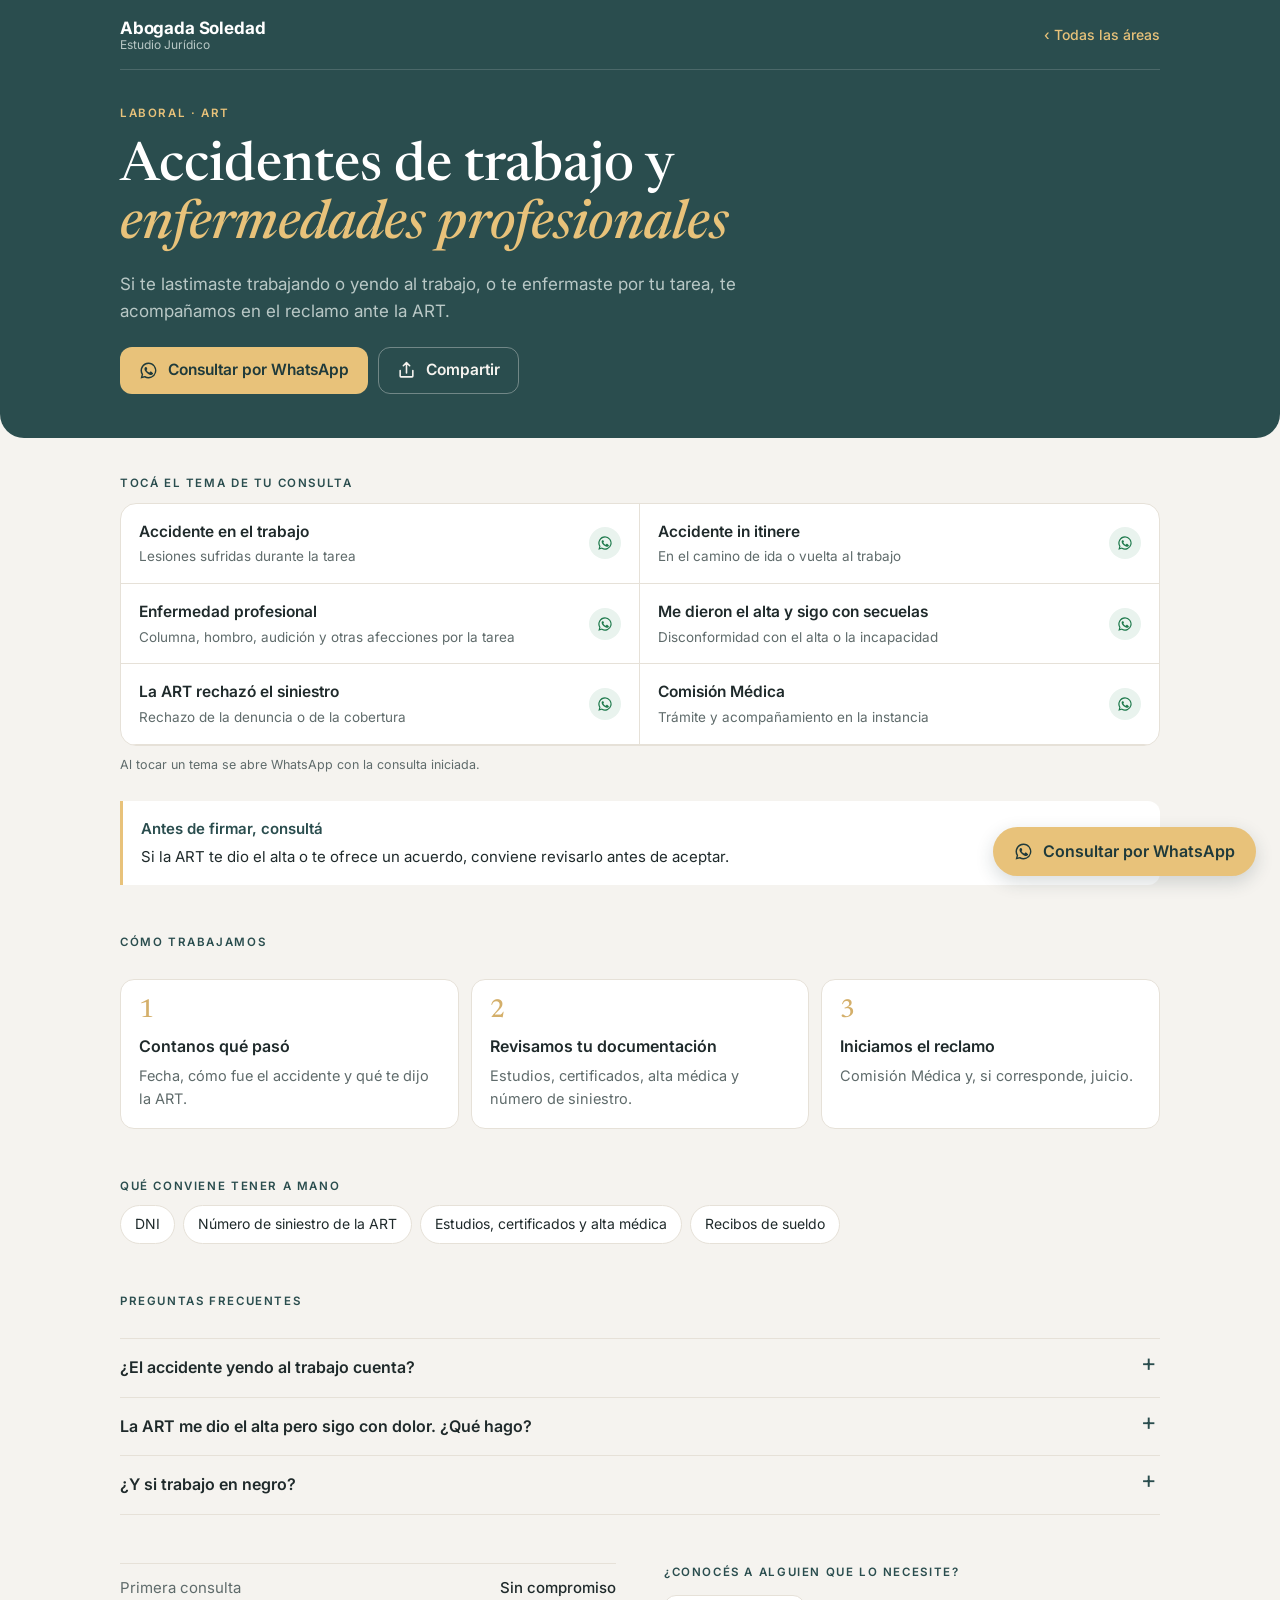
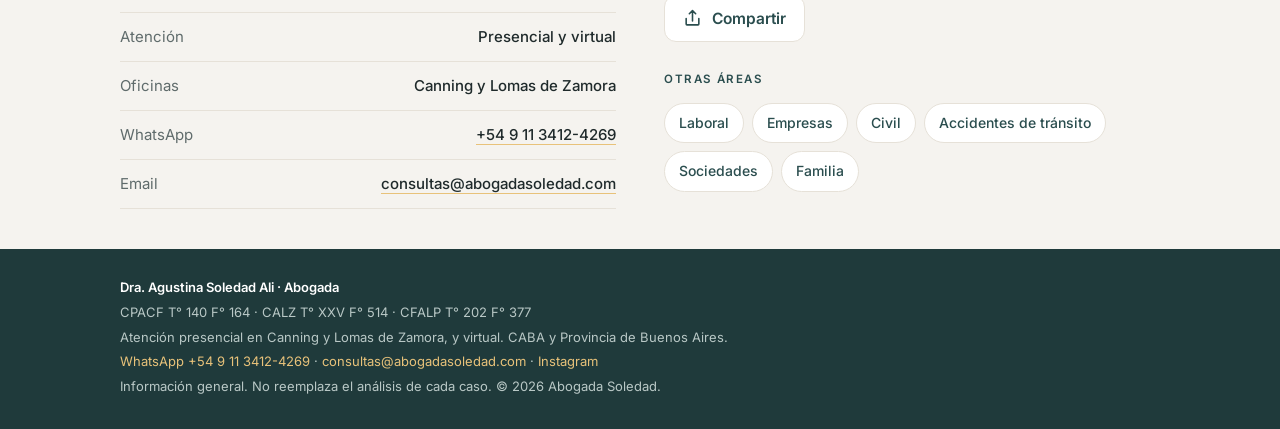
==== art/index.html @ 784cf7ec "Sitio nuevo: inicio + landings por área con vista previa para WhatsApp Co-Authored-By: Claude Opus 5" ====
<!doctype html>
<html lang="es-AR">
<head>
<meta charset="utf-8">
<meta name="viewport" content="width=device-width,initial-scale=1,viewport-fit=cover">
<title>Accidentes de trabajo y enfermedades profesionales (ART) · Abogada Soledad</title>
<meta name="description" content="Accidentes en el trabajo o en el trayecto, enfermedades profesionales, altas con secuelas y rechazos de la ART.">
<link rel="canonical" href="https://abogadasoledad.com/art/">
<meta name="theme-color" content="#2A4D4E">
<meta property="og:type" content="website">
<meta property="og:locale" content="es_AR">
<meta property="og:site_name" content="Abogada Soledad">
<meta property="og:title" content="Accidentes de trabajo y enfermedades profesionales (ART) · Abogada Soledad">
<meta property="og:description" content="Accidentes en el trabajo o en el trayecto, enfermedades profesionales, altas con secuelas y rechazos de la ART.">
<meta property="og:url" content="https://abogadasoledad.com/art/">
<meta property="og:image" content="https://abogadasoledad.com/og/art.png?v=muokkbgx">
<meta property="og:image:width" content="1200">
<meta property="og:image:height" content="630">
<meta name="twitter:card" content="summary_large_image">
<link rel="icon" href="/favicon.svg" type="image/svg+xml">
<link rel="apple-touch-icon" href="/apple-touch-icon.png">
<link rel="preconnect" href="https://fonts.googleapis.com">
<link rel="preconnect" href="https://fonts.gstatic.com" crossorigin>
<link rel="stylesheet" href="https://fonts.googleapis.com/css2?family=Inter:wght@400;500;600;700&family=Newsreader:ital,opsz,wght@0,6..72,500;1,6..72,400&display=swap">
<link rel="stylesheet" href="/assets/site.css?v=muokkbgx">
<script type="application/ld+json">{"@context":"https://schema.org","@type":"LegalService","name":"Abogada Soledad · Estudio Jurídico","url":"https://abogadasoledad.com/","telephone":"+5491134124269","email":"consultas@abogadasoledad.com","image":"https://abogadasoledad.com/og/home.png","sameAs":["https://www.instagram.com/abogadasoledad/"],"areaServed":["Ciudad Autónoma de Buenos Aires","Provincia de Buenos Aires"],"address":[{"@type":"PostalAddress","addressLocality":"Canning","addressRegion":"Buenos Aires","addressCountry":"AR"},{"@type":"PostalAddress","addressLocality":"Lomas de Zamora","addressRegion":"Buenos Aires","addressCountry":"AR"}],"knowsAbout":["Derecho laboral","ART","Derecho civil","Sucesiones","Sociedades","Derecho de familia"]}</script>
</head>
<body>
<header class="hero"><div class="in">
  <div class="top">
    <a class="brand" href="/"><strong>Abogada Soledad</strong><span>Estudio Jurídico</span></a>
    <nav class="nav"><a class="back" href="/">‹ Todas las áreas</a></nav>
  </div>
  <div class="hero-body">
    <span class="eyebrow">Laboral · ART</span>
    <h1>Accidentes de trabajo y <em>enfermedades profesionales</em></h1>
    <p class="lead">Si te lastimaste trabajando o yendo al trabajo, o te enfermaste por tu tarea, te acompañamos en el reclamo ante la ART.</p>
    <div class="ctas">
      <a class="btn btn-gold" href="https://wa.me/5491134124269?text=Hola%2C%20vengo%20de%20la%20p%C3%A1gina%20de%20ART.%20Quisiera%20consultar%20por%20un%20accidente%20de%20trabajo%20(ART)." data-wa target="_blank" rel="noopener"><svg viewBox="0 0 24 24" fill="currentColor" aria-hidden="true"><path d="M12 2a10 10 0 0 0-8.6 15.1L2 22l5-1.3A10 10 0 1 0 12 2Zm0 18.2a8.2 8.2 0 0 1-4.2-1.2l-.3-.2-3 .8.8-2.9-.2-.3A8.2 8.2 0 1 1 12 20.2Zm4.5-6.1c-.2-.1-1.5-.7-1.7-.8-.2-.1-.4-.1-.6.1l-.8 1c-.1.2-.3.2-.5.1a6.7 6.7 0 0 1-3.3-2.9c-.2-.4.3-.4.8-1.3.1-.2 0-.3 0-.4l-.8-1.8c-.2-.5-.4-.4-.6-.4h-.5a1 1 0 0 0-.7.3 3 3 0 0 0-.9 2.2 5.2 5.2 0 0 0 1.1 2.8 11.9 11.9 0 0 0 4.6 4c1.7.7 2.4.8 3.2.7.5-.1 1.5-.6 1.8-1.2.2-.6.2-1.1.1-1.2l-.4-.2Z"/></svg>Consultar por WhatsApp</a>
      <button type="button" class="btn btn-ghost" data-share data-url="https://abogadasoledad.com/art/" data-text="Accidentes de trabajo y enfermedades profesionales · Abogada Soledad"><svg viewBox="0 0 24 24" fill="none" stroke="currentColor" stroke-width="2" stroke-linecap="round" stroke-linejoin="round" aria-hidden="true"><path d="M4 12v7a1 1 0 0 0 1 1h14a1 1 0 0 0 1-1v-7M16 6l-4-4-4 4M12 2v13"/></svg>Compartir</button>
    </div>
  </div>
</div></header>

<main class="in">
  <div class="stack">
    <section><div class="label">Tocá el tema de tu consulta</div><ul class="list two"><li><a href="https://wa.me/5491134124269?text=Hola%2C%20vengo%20de%20la%20p%C3%A1gina%20de%20ART.%20Quisiera%20consultar%20por%20un%20accidente%20en%20el%20trabajo." data-wa target="_blank" rel="noopener"><strong>Accidente en el trabajo</strong><small>Lesiones sufridas durante la tarea</small><span class="go"><svg viewBox="0 0 24 24" fill="currentColor" aria-hidden="true"><path d="M12 2a10 10 0 0 0-8.6 15.1L2 22l5-1.3A10 10 0 1 0 12 2Zm0 18.2a8.2 8.2 0 0 1-4.2-1.2l-.3-.2-3 .8.8-2.9-.2-.3A8.2 8.2 0 1 1 12 20.2Zm4.5-6.1c-.2-.1-1.5-.7-1.7-.8-.2-.1-.4-.1-.6.1l-.8 1c-.1.2-.3.2-.5.1a6.7 6.7 0 0 1-3.3-2.9c-.2-.4.3-.4.8-1.3.1-.2 0-.3 0-.4l-.8-1.8c-.2-.5-.4-.4-.6-.4h-.5a1 1 0 0 0-.7.3 3 3 0 0 0-.9 2.2 5.2 5.2 0 0 0 1.1 2.8 11.9 11.9 0 0 0 4.6 4c1.7.7 2.4.8 3.2.7.5-.1 1.5-.6 1.8-1.2.2-.6.2-1.1.1-1.2l-.4-.2Z"/></svg></span></a></li><li><a href="https://wa.me/5491134124269?text=Hola%2C%20vengo%20de%20la%20p%C3%A1gina%20de%20ART.%20Quisiera%20consultar%20por%20un%20accidente%20in%20itinere%20(yendo%20o%20volviendo%20del%20trabajo)." data-wa target="_blank" rel="noopener"><strong>Accidente in itinere</strong><small>En el camino de ida o vuelta al trabajo</small><span class="go"><svg viewBox="0 0 24 24" fill="currentColor" aria-hidden="true"><path d="M12 2a10 10 0 0 0-8.6 15.1L2 22l5-1.3A10 10 0 1 0 12 2Zm0 18.2a8.2 8.2 0 0 1-4.2-1.2l-.3-.2-3 .8.8-2.9-.2-.3A8.2 8.2 0 1 1 12 20.2Zm4.5-6.1c-.2-.1-1.5-.7-1.7-.8-.2-.1-.4-.1-.6.1l-.8 1c-.1.2-.3.2-.5.1a6.7 6.7 0 0 1-3.3-2.9c-.2-.4.3-.4.8-1.3.1-.2 0-.3 0-.4l-.8-1.8c-.2-.5-.4-.4-.6-.4h-.5a1 1 0 0 0-.7.3 3 3 0 0 0-.9 2.2 5.2 5.2 0 0 0 1.1 2.8 11.9 11.9 0 0 0 4.6 4c1.7.7 2.4.8 3.2.7.5-.1 1.5-.6 1.8-1.2.2-.6.2-1.1.1-1.2l-.4-.2Z"/></svg></span></a></li><li><a href="https://wa.me/5491134124269?text=Hola%2C%20vengo%20de%20la%20p%C3%A1gina%20de%20ART.%20Quisiera%20consultar%20por%20una%20enfermedad%20profesional." data-wa target="_blank" rel="noopener"><strong>Enfermedad profesional</strong><small>Columna, hombro, audición y otras afecciones por la tarea</small><span class="go"><svg viewBox="0 0 24 24" fill="currentColor" aria-hidden="true"><path d="M12 2a10 10 0 0 0-8.6 15.1L2 22l5-1.3A10 10 0 1 0 12 2Zm0 18.2a8.2 8.2 0 0 1-4.2-1.2l-.3-.2-3 .8.8-2.9-.2-.3A8.2 8.2 0 1 1 12 20.2Zm4.5-6.1c-.2-.1-1.5-.7-1.7-.8-.2-.1-.4-.1-.6.1l-.8 1c-.1.2-.3.2-.5.1a6.7 6.7 0 0 1-3.3-2.9c-.2-.4.3-.4.8-1.3.1-.2 0-.3 0-.4l-.8-1.8c-.2-.5-.4-.4-.6-.4h-.5a1 1 0 0 0-.7.3 3 3 0 0 0-.9 2.2 5.2 5.2 0 0 0 1.1 2.8 11.9 11.9 0 0 0 4.6 4c1.7.7 2.4.8 3.2.7.5-.1 1.5-.6 1.8-1.2.2-.6.2-1.1.1-1.2l-.4-.2Z"/></svg></span></a></li><li><a href="https://wa.me/5491134124269?text=Hola%2C%20vengo%20de%20la%20p%C3%A1gina%20de%20ART.%20Quisiera%20consultar%20porque%20la%20ART%20me%20dio%20el%20alta%20y%20sigo%20con%20secuelas." data-wa target="_blank" rel="noopener"><strong>Me dieron el alta y sigo con secuelas</strong><small>Disconformidad con el alta o la incapacidad</small><span class="go"><svg viewBox="0 0 24 24" fill="currentColor" aria-hidden="true"><path d="M12 2a10 10 0 0 0-8.6 15.1L2 22l5-1.3A10 10 0 1 0 12 2Zm0 18.2a8.2 8.2 0 0 1-4.2-1.2l-.3-.2-3 .8.8-2.9-.2-.3A8.2 8.2 0 1 1 12 20.2Zm4.5-6.1c-.2-.1-1.5-.7-1.7-.8-.2-.1-.4-.1-.6.1l-.8 1c-.1.2-.3.2-.5.1a6.7 6.7 0 0 1-3.3-2.9c-.2-.4.3-.4.8-1.3.1-.2 0-.3 0-.4l-.8-1.8c-.2-.5-.4-.4-.6-.4h-.5a1 1 0 0 0-.7.3 3 3 0 0 0-.9 2.2 5.2 5.2 0 0 0 1.1 2.8 11.9 11.9 0 0 0 4.6 4c1.7.7 2.4.8 3.2.7.5-.1 1.5-.6 1.8-1.2.2-.6.2-1.1.1-1.2l-.4-.2Z"/></svg></span></a></li><li><a href="https://wa.me/5491134124269?text=Hola%2C%20vengo%20de%20la%20p%C3%A1gina%20de%20ART.%20Quisiera%20consultar%20porque%20la%20ART%20rechaz%C3%B3%20mi%20siniestro." data-wa target="_blank" rel="noopener"><strong>La ART rechazó el siniestro</strong><small>Rechazo de la denuncia o de la cobertura</small><span class="go"><svg viewBox="0 0 24 24" fill="currentColor" aria-hidden="true"><path d="M12 2a10 10 0 0 0-8.6 15.1L2 22l5-1.3A10 10 0 1 0 12 2Zm0 18.2a8.2 8.2 0 0 1-4.2-1.2l-.3-.2-3 .8.8-2.9-.2-.3A8.2 8.2 0 1 1 12 20.2Zm4.5-6.1c-.2-.1-1.5-.7-1.7-.8-.2-.1-.4-.1-.6.1l-.8 1c-.1.2-.3.2-.5.1a6.7 6.7 0 0 1-3.3-2.9c-.2-.4.3-.4.8-1.3.1-.2 0-.3 0-.4l-.8-1.8c-.2-.5-.4-.4-.6-.4h-.5a1 1 0 0 0-.7.3 3 3 0 0 0-.9 2.2 5.2 5.2 0 0 0 1.1 2.8 11.9 11.9 0 0 0 4.6 4c1.7.7 2.4.8 3.2.7.5-.1 1.5-.6 1.8-1.2.2-.6.2-1.1.1-1.2l-.4-.2Z"/></svg></span></a></li><li><a href="https://wa.me/5491134124269?text=Hola%2C%20vengo%20de%20la%20p%C3%A1gina%20de%20ART.%20Quisiera%20consultar%20por%20un%20tr%C3%A1mite%20ante%20la%20Comisi%C3%B3n%20M%C3%A9dica." data-wa target="_blank" rel="noopener"><strong>Comisión Médica</strong><small>Trámite y acompañamiento en la instancia</small><span class="go"><svg viewBox="0 0 24 24" fill="currentColor" aria-hidden="true"><path d="M12 2a10 10 0 0 0-8.6 15.1L2 22l5-1.3A10 10 0 1 0 12 2Zm0 18.2a8.2 8.2 0 0 1-4.2-1.2l-.3-.2-3 .8.8-2.9-.2-.3A8.2 8.2 0 1 1 12 20.2Zm4.5-6.1c-.2-.1-1.5-.7-1.7-.8-.2-.1-.4-.1-.6.1l-.8 1c-.1.2-.3.2-.5.1a6.7 6.7 0 0 1-3.3-2.9c-.2-.4.3-.4.8-1.3.1-.2 0-.3 0-.4l-.8-1.8c-.2-.5-.4-.4-.6-.4h-.5a1 1 0 0 0-.7.3 3 3 0 0 0-.9 2.2 5.2 5.2 0 0 0 1.1 2.8 11.9 11.9 0 0 0 4.6 4c1.7.7 2.4.8 3.2.7.5-.1 1.5-.6 1.8-1.2.2-.6.2-1.1.1-1.2l-.4-.2Z"/></svg></span></a></li></ul><p class="hint">Al tocar un tema se abre WhatsApp con la consulta iniciada.</p></section>
    <aside class="note"><strong>Antes de firmar, consultá</strong><span>Si la ART te dio el alta o te ofrece un acuerdo, conviene revisarlo antes de aceptar.</span></aside>
  </div>

  

  <section><div class="sec-h"><span class="label">Cómo trabajamos</span></div>
    <ol class="steps"><li><strong>Contanos qué pasó</strong><span>Fecha, cómo fue el accidente y qué te dijo la ART.</span></li><li><strong>Revisamos tu documentación</strong><span>Estudios, certificados, alta médica y número de siniestro.</span></li><li><strong>Iniciamos el reclamo</strong><span>Comisión Médica y, si corresponde, juicio.</span></li></ol></section>

  <section><div class="label">Qué conviene tener a mano</div>
    <ul class="bring"><li>DNI</li><li>Número de siniestro de la ART</li><li>Estudios, certificados y alta médica</li><li>Recibos de sueldo</li></ul></section>

  <section><div class="sec-h"><span class="label">Preguntas frecuentes</span></div>
    <div class="faq"><details><summary>¿El accidente yendo al trabajo cuenta?</summary><p>Sí. El accidente in itinere, en el trayecto entre tu casa y el trabajo, está cubierto por la ART.</p></details><details><summary>La ART me dio el alta pero sigo con dolor. ¿Qué hago?</summary><p>Se puede cuestionar el alta y pedir que se determine la incapacidad ante la Comisión Médica. Después, si corresponde, se puede ir a juicio.</p></details><details><summary>¿Y si trabajo en negro?</summary><p>Igual podés reclamar. En ese caso el reclamo se dirige al empleador, además de regularizar la relación.</p></details></div></section>

  <section class="two-col">
    <div class="info">
      <div><span>Primera consulta</span><span>Sin compromiso</span></div><div><span>Atención</span><span>Presencial y virtual</span></div><div><span>Oficinas</span><span>Canning y Lomas de Zamora</span></div><div><span>WhatsApp</span><span><a href="https://wa.me/5491134124269">+54 9 11 3412-4269</a></span></div><div><span>Email</span><span><a href="mailto:consultas@abogadasoledad.com">consultas@abogadasoledad.com</a></span></div>
    </div>
    <div class="stack" style="gap:14px">
      <div class="label" style="padding:0">¿Conocés a alguien que lo necesite?</div>
      <div class="share-box"><button type="button" class="btn btn-line" data-share data-url="https://abogadasoledad.com/art/" data-text="Accidentes de trabajo y enfermedades profesionales · Abogada Soledad"><svg viewBox="0 0 24 24" fill="none" stroke="currentColor" stroke-width="2" stroke-linecap="round" stroke-linejoin="round" aria-hidden="true"><path d="M4 12v7a1 1 0 0 0 1 1h14a1 1 0 0 0 1-1v-7M16 6l-4-4-4 4M12 2v13"/></svg>Compartir</button></div>
      <div class="label" style="padding:14px 0 0">Otras áreas</div>
      <nav class="others"><a href="/laboral/">Laboral</a><a href="/empresas/">Empresas</a><a href="/civil/">Civil</a><a href="/transito/">Accidentes de tránsito</a><a href="/sociedades/">Sociedades</a><a href="/familia/">Familia</a></nav>
    </div>
  </section>
</main>

<footer><div class="in">
  <strong>Dra. Agustina Soledad Ali · Abogada</strong>
  <span>CPACF T° 140 F° 164 · CALZ T° XXV F° 514 · CFALP T° 202 F° 377</span>
  <span>Atención presencial en Canning y Lomas de Zamora, y virtual. CABA y Provincia de Buenos Aires.</span>
  <span><a href="https://wa.me/5491134124269">WhatsApp +54 9 11 3412-4269</a> · <a href="mailto:consultas@abogadasoledad.com">consultas@abogadasoledad.com</a> · <a href="https://www.instagram.com/abogadasoledad/">Instagram</a></span>
  <span>Información general. No reemplaza el análisis de cada caso. © 2026 Abogada Soledad.</span>
</div></footer>
<div class="bar"><a class="btn btn-gold" href="https://wa.me/5491134124269?text=Hola%2C%20vengo%20de%20la%20p%C3%A1gina%20de%20ART.%20Quisiera%20consultar%20por%20un%20accidente%20de%20trabajo%20(ART)." data-wa target="_blank" rel="noopener"><svg viewBox="0 0 24 24" fill="currentColor" aria-hidden="true"><path d="M12 2a10 10 0 0 0-8.6 15.1L2 22l5-1.3A10 10 0 1 0 12 2Zm0 18.2a8.2 8.2 0 0 1-4.2-1.2l-.3-.2-3 .8.8-2.9-.2-.3A8.2 8.2 0 1 1 12 20.2Zm4.5-6.1c-.2-.1-1.5-.7-1.7-.8-.2-.1-.4-.1-.6.1l-.8 1c-.1.2-.3.2-.5.1a6.7 6.7 0 0 1-3.3-2.9c-.2-.4.3-.4.8-1.3.1-.2 0-.3 0-.4l-.8-1.8c-.2-.5-.4-.4-.6-.4h-.5a1 1 0 0 0-.7.3 3 3 0 0 0-.9 2.2 5.2 5.2 0 0 0 1.1 2.8 11.9 11.9 0 0 0 4.6 4c1.7.7 2.4.8 3.2.7.5-.1 1.5-.6 1.8-1.2.2-.6.2-1.1.1-1.2l-.4-.2Z"/></svg>Consultar por WhatsApp</a></div>
<script>
(function(){
  var q=new URLSearchParams(location.search),c=q.get("c")||q.get("utm_campaign");
  if(c){c=c.replace(/[^\w\- ]/g,"").slice(0,40);document.querySelectorAll("a[data-wa]").forEach(function(a){
    var u=new URL(a.href),t=u.searchParams.get("text")||"";a.href=u.origin+u.pathname+"?text="+encodeURIComponent(t+" [ref: "+c+"]");});}
  document.querySelectorAll("[data-share]").forEach(function(b){b.addEventListener("click",function(){
    var url=b.dataset.url,text=b.dataset.text;
    if(navigator.share){navigator.share({title:document.title,text:text,url:url}).catch(function(){});}
    else{window.open("https://wa.me/?text="+encodeURIComponent(text+" "+url),"_blank","noopener");}
  });});
})();
</script>
</body></html>
---- assets/site.css ----
:root{
  color-scheme:light;
  --teal:#2A4D4E; --teal-deep:#1F3A3B; --gold:#E8C27A; --gold-dark:#D4AF6A; --sand:#F5F3EF; --paper:#FFFFFF;
  --ink:#1F2A2B; --muted:#5F6B6B; --line:#E6E1D8; --on-teal:#F5F3EF; --on-teal-muted:#B9C8C6;
}
*{box-sizing:border-box}
html{-webkit-text-size-adjust:100%;scroll-behavior:smooth}
@media (prefers-reduced-motion:reduce){html{scroll-behavior:auto}}
body{margin:0;background:var(--sand);color:var(--ink);font:16px/1.6 "Inter",system-ui,-apple-system,sans-serif}
h1,h2,h3{margin:0;text-wrap:balance}
h1,h2{font-family:"Newsreader",Georgia,serif;font-weight:500}
p{margin:0}
a{color:inherit}
:focus-visible{outline:2px solid var(--gold);outline-offset:3px}
.in{max-width:1080px;margin:0 auto;padding-inline:20px}
.narrow{max-width:760px}

/* header */
.hero{background:var(--teal);color:var(--on-teal);padding-block:18px 44px;border-radius:0 0 24px 24px}
.top{display:flex;justify-content:space-between;align-items:center;gap:12px;padding-bottom:16px;border-bottom:1px solid rgba(245,243,239,.16)}
.brand{display:flex;flex-direction:column;line-height:1.2;text-decoration:none}
.brand strong{font-weight:700;font-size:17px;letter-spacing:-.01em;color:#fff}
.brand span{font-size:12px;color:var(--on-teal-muted)}
.nav{display:flex;gap:22px;align-items:center;font-size:14px}
.nav a{text-decoration:none;color:var(--on-teal-muted)}
.nav a:hover{color:#fff}
.nav .back{color:var(--gold);font-weight:500}
.nav .hide-sm{display:none}
@media (min-width:760px){.nav .hide-sm{display:inline}}
.hero-body{display:flex;flex-direction:column;gap:16px;padding-top:34px;max-width:720px}
.eyebrow{font-size:11.5px;font-weight:600;letter-spacing:.14em;text-transform:uppercase;color:var(--gold)}
.hero h1{font-size:clamp(34px,6vw,54px);line-height:1.08;color:#fff}
.hero h1 em{font-style:italic;color:var(--gold)}
.lead{color:var(--on-teal-muted);font-size:17px;max-width:60ch}
.ctas{display:flex;flex-wrap:wrap;gap:10px;padding-top:6px}

/* buttons */
.btn{display:inline-flex;align-items:center;justify-content:center;gap:10px;border-radius:12px;padding:13px 18px;font:600 15.5px/1.2 "Inter",sans-serif;text-decoration:none;cursor:pointer;border:1px solid transparent}
.btn svg{width:19px;height:19px;flex:none}
.btn-gold{background:var(--gold);color:var(--teal-deep)}
.btn-gold:hover{background:var(--gold-dark)}
.btn-ghost{background:transparent;border-color:rgba(245,243,239,.35);color:var(--on-teal)}
.btn-ghost:hover{border-color:var(--gold);color:#fff}
.btn-line{background:var(--paper);border-color:var(--line);color:var(--teal)}
.btn-line:hover{border-color:var(--teal)}

/* sections */
main{display:flex;flex-direction:column;gap:48px;padding-block:36px 40px}
.label{font-size:11.5px;font-weight:600;letter-spacing:.14em;text-transform:uppercase;color:var(--teal);padding-bottom:10px}
.sec-h{display:flex;flex-direction:column;gap:6px;padding-bottom:18px}
.sec-h h2{font-size:clamp(26px,3.6vw,34px);color:var(--teal);line-height:1.15}
.sec-h p{color:var(--muted);max-width:62ch}
.stack{display:flex;flex-direction:column;gap:26px}

/* topic list (landing) */
.list{list-style:none;margin:0;padding:0;background:var(--paper);border:1px solid var(--line);border-radius:16px;overflow:hidden;display:grid}
@media (min-width:760px){.list.two{grid-template-columns:1fr 1fr}.list.two li{border-top:0!important;border-bottom:1px solid var(--line)}.list.two li:nth-child(odd){border-right:1px solid var(--line)}}
.list li + li{border-top:1px solid var(--line)}
.list a{display:grid;grid-template-columns:1fr auto;align-items:center;gap:3px 14px;padding:16px 18px;text-decoration:none;color:inherit;min-height:64px;height:100%}
.list a:hover{background:#FBF6EC}
.list strong{font-weight:600;font-size:15.5px}
.list small{grid-column:1;color:var(--muted);font-size:13.5px;line-height:1.45}
.go{grid-row:1/3;grid-column:2;width:32px;height:32px;border-radius:50%;display:grid;place-items:center;background:var(--sand);color:var(--teal)}
.go svg{width:16px;height:16px}
.list a[data-wa] .go{background:#E9F3EE;color:#1F7A4D}
.hint{font-size:12.5px;color:var(--muted);padding-top:9px}

/* home: picker */
.picker{display:grid;gap:10px;grid-template-columns:1fr}
@media (min-width:600px){.picker{grid-template-columns:1fr 1fr}}
@media (min-width:960px){.picker{grid-template-columns:repeat(4,1fr)}}
.pick{display:flex;justify-content:space-between;align-items:center;gap:12px;background:var(--paper);border:1px solid var(--line);border-radius:14px;padding:16px;text-decoration:none;font-weight:600;font-size:15px;min-height:64px}
.pick:hover{border-color:var(--teal)}
.pick .go{background:var(--sand)}

/* home: areas */
.areas{display:grid;gap:16px}
@media (min-width:860px){.areas{grid-template-columns:1fr 1fr}.area.wide{grid-column:1/-1}}
.area{background:var(--paper);border:1px solid var(--line);border-radius:18px;padding:24px;display:flex;flex-direction:column;gap:14px}
.area-h{display:flex;justify-content:space-between;align-items:baseline;gap:12px;flex-wrap:wrap}
.area h3{font-family:"Newsreader",Georgia,serif;font-weight:500;font-size:28px;color:var(--teal)}
.pill{font-size:12px;font-weight:600;color:var(--teal);background:var(--sand);border-radius:99px;padding:3px 10px}
.area p{color:var(--ink)}
.cols{display:grid;gap:18px}
@media (min-width:760px){.cols{grid-template-columns:1fr 1fr;gap:28px}}
.col{display:flex;flex-direction:column;gap:8px;border-top:2px solid var(--gold);padding-top:12px}
.col h4{margin:0;font-size:13px;letter-spacing:.1em;text-transform:uppercase;color:var(--muted)}
.more{display:flex;flex-wrap:wrap;gap:8px;margin-top:auto;padding-top:4px}
.more a{font-size:14px;font-weight:600;color:var(--teal);text-decoration:none;border-bottom:1.5px solid var(--gold);padding-bottom:1px}
.more a:hover{color:var(--teal-deep)}

/* band */
.band{background:var(--teal-deep);color:var(--on-teal);border-radius:20px;padding:28px 24px;display:flex;flex-direction:column;gap:14px;align-items:flex-start}
@media (min-width:760px){.band{flex-direction:row;align-items:center;justify-content:space-between;padding:32px 36px}}
.band h2{font-size:28px;color:#fff}
.band p{color:var(--on-teal-muted);max-width:56ch;padding-top:4px}

/* note */
.note{padding:16px 18px;border-left:3px solid var(--gold);background:var(--paper);border-radius:0 12px 12px 0;font-size:15px;display:flex;flex-direction:column;gap:4px}
.note strong{font-weight:600;color:var(--teal)}
.note a{color:var(--teal);font-weight:600}

/* steps */
.steps{list-style:none;margin:0;padding:0;display:grid;gap:12px;counter-reset:s}
@media (min-width:760px){.steps{grid-template-columns:repeat(3,1fr)}}
.steps li{counter-increment:s;background:var(--paper);border:1px solid var(--line);border-radius:14px;padding:18px;display:flex;flex-direction:column;gap:4px}
.steps li::before{content:counter(s);font:500 26px/1 "Newsreader",Georgia,serif;color:var(--gold-dark);padding-bottom:6px}
.steps strong{font-weight:600}
.steps span{color:var(--muted);font-size:14.5px}

/* bring */
.bring{list-style:none;margin:0;padding:0;display:flex;flex-wrap:wrap;gap:8px}
.bring li{background:var(--paper);border:1px solid var(--line);border-radius:99px;padding:7px 14px;font-size:14px}

/* faq */
.faq{display:flex;flex-direction:column;border-top:1px solid var(--line)}
.faq details{border-bottom:1px solid var(--line)}
.faq summary{cursor:pointer;list-style:none;padding:16px 36px 16px 0;font-weight:600;position:relative}
.faq summary::-webkit-details-marker{display:none}
.faq summary::after{content:"+";position:absolute;right:4px;top:12px;font:400 24px/1 "Inter",sans-serif;color:var(--teal)}
.faq details[open] summary::after{content:"–"}
.faq details p{padding:0 0 18px;color:var(--muted);max-width:66ch}

/* info + contact */
.two-col{display:grid;gap:32px}
@media (min-width:860px){.two-col{grid-template-columns:1fr 1fr;gap:48px}}
.info{display:flex;flex-direction:column;border-top:1px solid var(--line)}
.info div{display:flex;justify-content:space-between;gap:16px;padding-block:12px;border-bottom:1px solid var(--line);font-size:15px}
.info span:first-child{color:var(--muted);flex:none}
.info span:last-child{text-align:right;font-weight:500}
.info a{text-decoration:none;border-bottom:1px solid var(--gold)}
.share-box{display:flex;flex-wrap:wrap;gap:10px}

/* other areas */
.others{display:flex;flex-wrap:wrap;gap:8px}
.others a{background:var(--paper);border:1px solid var(--line);border-radius:99px;padding:8px 14px;font-size:14px;font-weight:500;text-decoration:none;color:var(--teal)}
.others a:hover{border-color:var(--teal)}

/* quote */
.quote{font:italic 400 clamp(22px,3vw,28px)/1.35 "Newsreader",Georgia,serif;color:var(--teal);max-width:36ch}
.prose{display:flex;flex-direction:column;gap:12px;color:var(--ink);max-width:62ch}

/* footer */
footer{background:var(--teal-deep);color:var(--on-teal-muted);font-size:13px;line-height:1.6;padding-block:28px calc(110px + env(safe-area-inset-bottom,0px))}
@media (min-width:760px){footer{padding-bottom:32px}}
footer .in{display:flex;flex-direction:column;gap:4px}
footer strong{color:#fff;font-weight:600}
footer a{color:var(--gold);text-decoration:none}

/* sticky WhatsApp */
.bar{position:fixed;left:0;right:0;bottom:0;z-index:10;padding:12px 20px calc(12px + env(safe-area-inset-bottom,0px));background:linear-gradient(to top,var(--sand) 70%,rgba(245,243,239,0))}
.bar .btn{width:100%;max-width:420px;margin:0 auto;display:flex;font-size:16px;padding:15px 18px;box-shadow:0 6px 18px rgba(31,58,59,.18)}
@media (min-width:760px){
  .bar{left:auto;right:24px;bottom:24px;padding:0;background:none}
  .bar .btn{width:auto;border-radius:99px;padding:14px 20px}
}
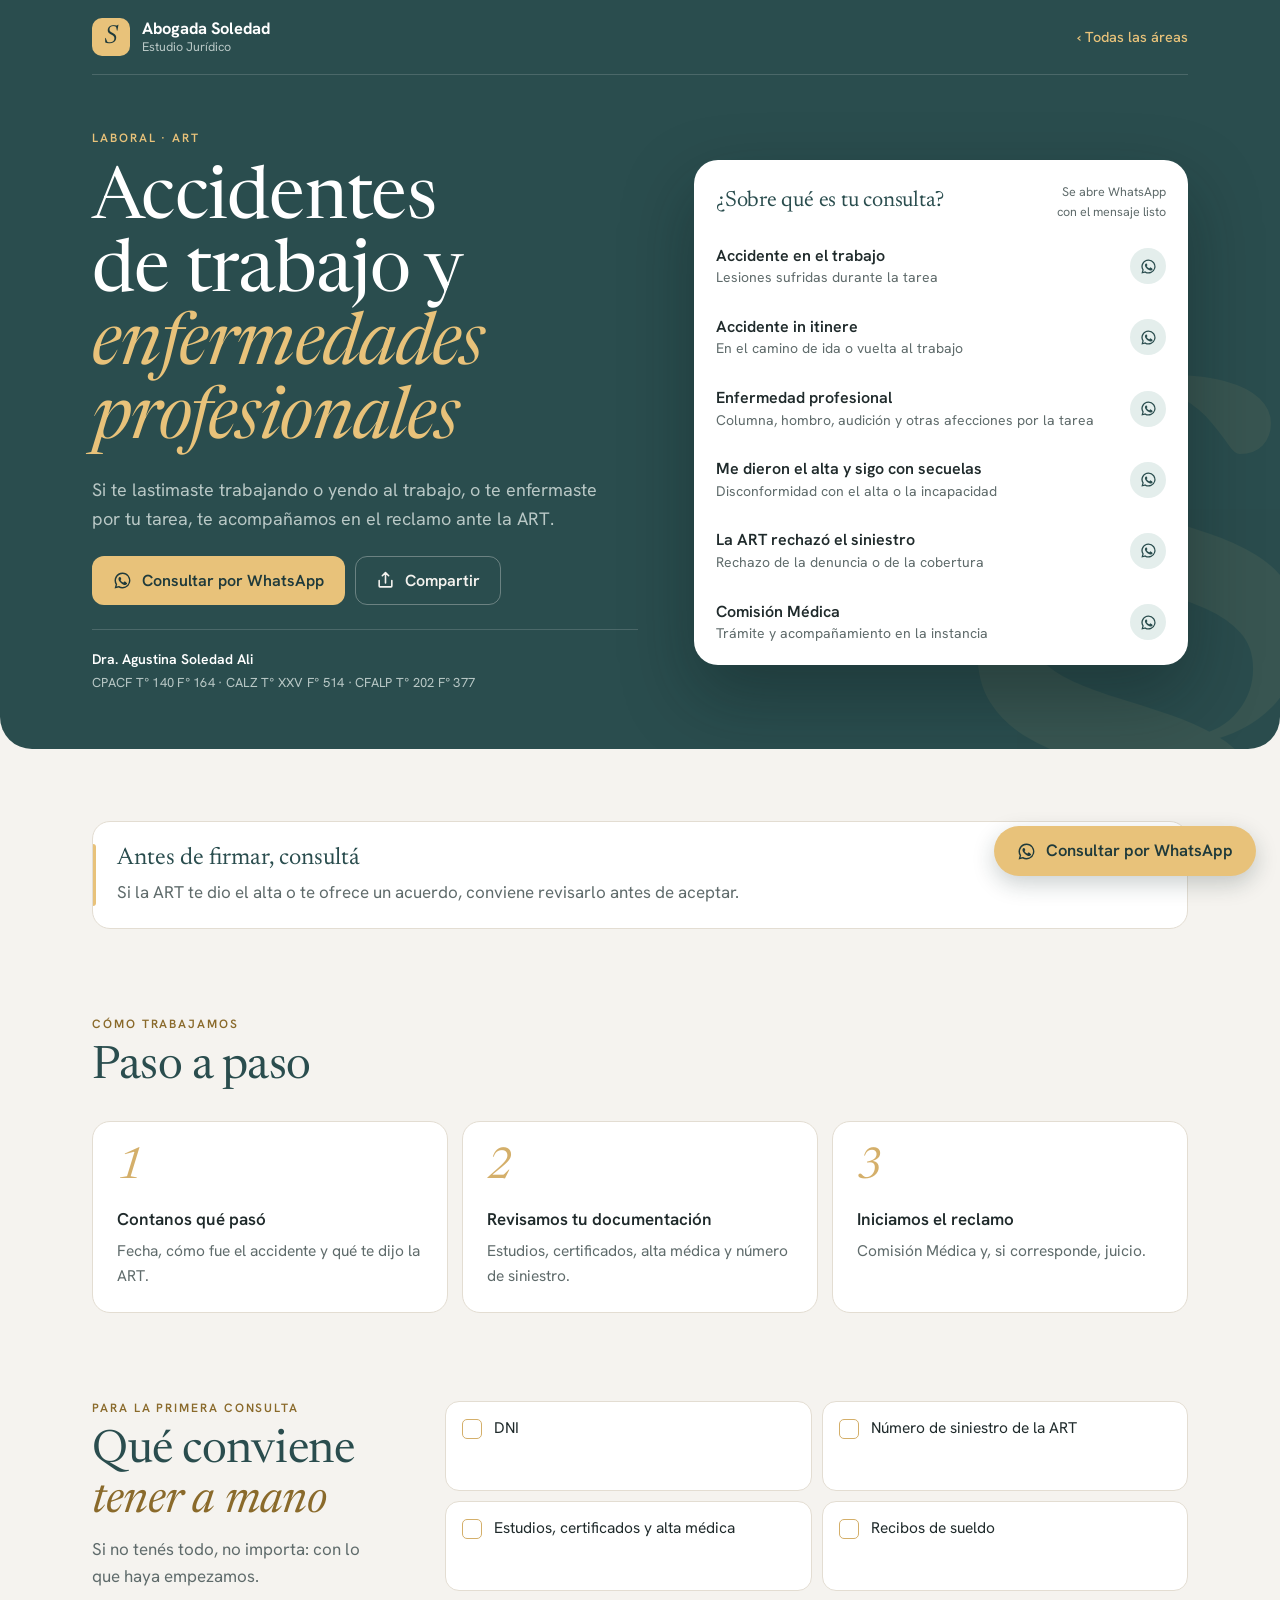
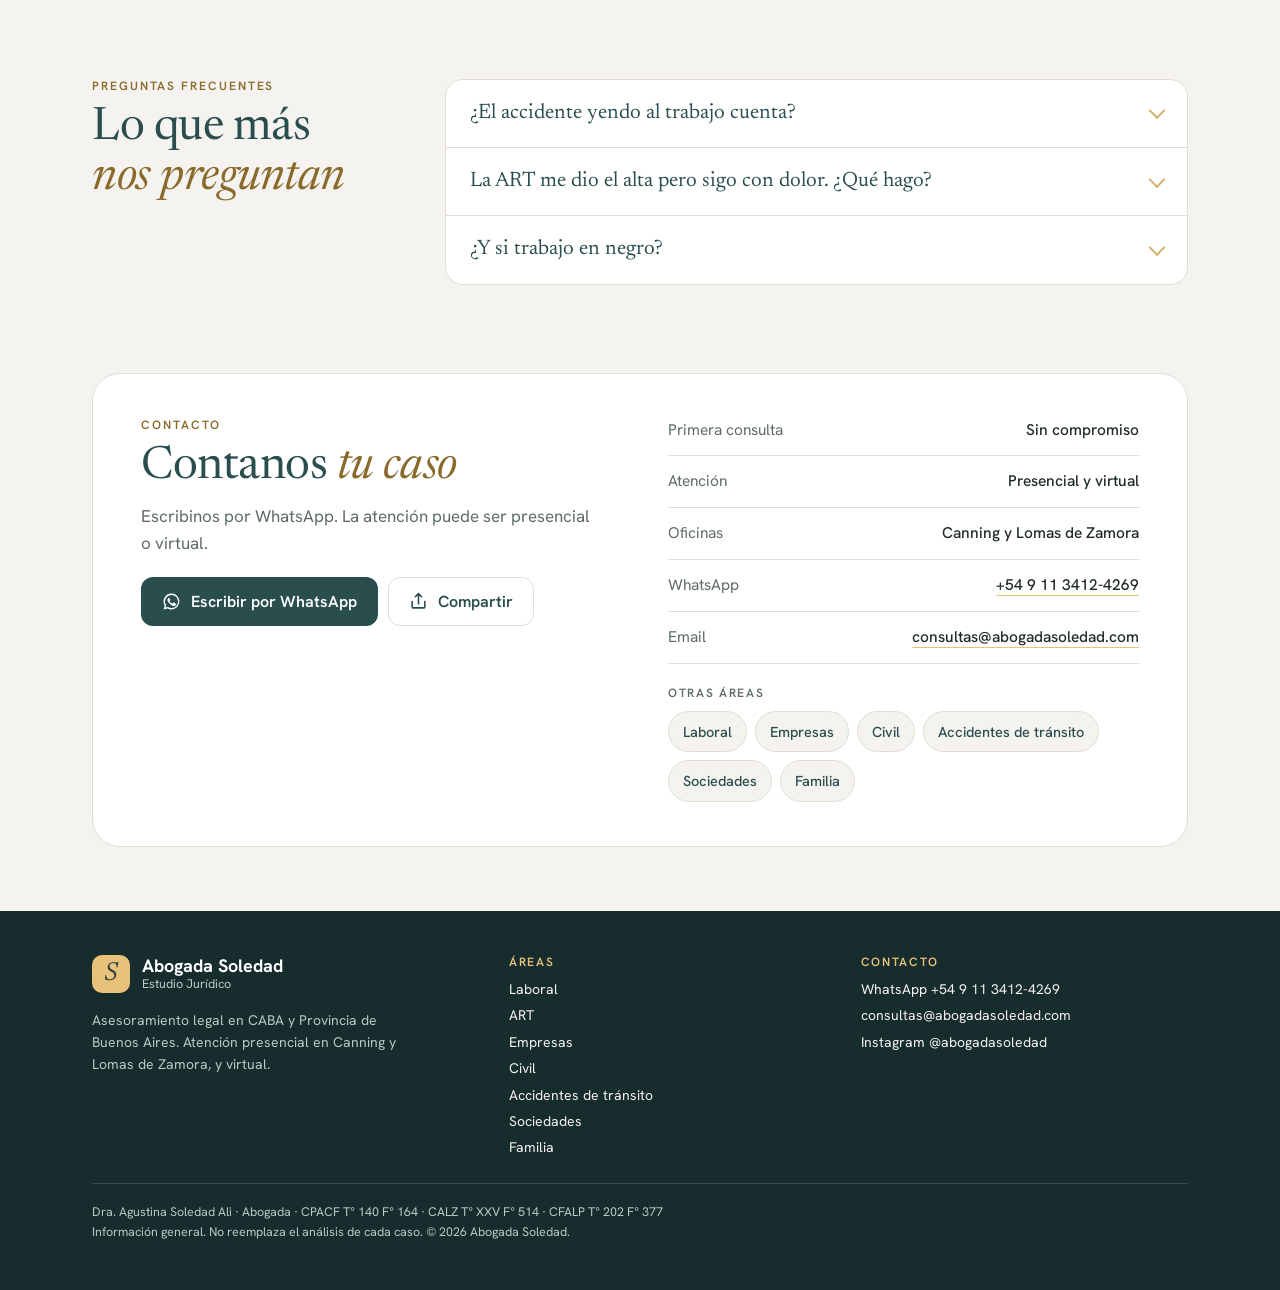
==== commit 74e1b4dc: "Rediseño del sitio Co-Authored-By: Claude Opus 5.5 <noreply@anthropic.com>" ====
--- a/art/index.html
+++ b/art/index.html
@@ -13,7 +13,7 @@
 <meta property="og:title" content="Accidentes de trabajo y enfermedades profesionales (ART) · Abogada Soledad">
 <meta property="og:description" content="Accidentes en el trabajo o en el trayecto, enfermedades profesionales, altas con secuelas y rechazos de la ART.">
 <meta property="og:url" content="https://abogadasoledad.com/art/">
-<meta property="og:image" content="https://abogadasoledad.com/og/art.png?v=muokkbgx">
+<meta property="og:image" content="https://abogadasoledad.com/og/art.png?v=muoppo3t">
 <meta property="og:image:width" content="1200">
 <meta property="og:image:height" content="630">
 <meta name="twitter:card" content="summary_large_image">
@@ -21,75 +21,89 @@
 <link rel="apple-touch-icon" href="/apple-touch-icon.png">
 <link rel="preconnect" href="https://fonts.googleapis.com">
 <link rel="preconnect" href="https://fonts.gstatic.com" crossorigin>
-<link rel="stylesheet" href="https://fonts.googleapis.com/css2?family=Inter:wght@400;500;600;700&family=Newsreader:ital,opsz,wght@0,6..72,500;1,6..72,400&display=swap">
-<link rel="stylesheet" href="/assets/site.css?v=muokkbgx">
+<link rel="stylesheet" href="https://fonts.googleapis.com/css2?family=Hanken+Grotesk:wght@400;500;600;700&family=Newsreader:ital,opsz,wght@0,6..72,400;0,6..72,500;1,6..72,400&display=swap">
+<link rel="stylesheet" href="/assets/site.css?v=muoppo3t">
 <script type="application/ld+json">{"@context":"https://schema.org","@type":"LegalService","name":"Abogada Soledad · Estudio Jurídico","url":"https://abogadasoledad.com/","telephone":"+5491134124269","email":"consultas@abogadasoledad.com","image":"https://abogadasoledad.com/og/home.png","sameAs":["https://www.instagram.com/abogadasoledad/"],"areaServed":["Ciudad Autónoma de Buenos Aires","Provincia de Buenos Aires"],"address":[{"@type":"PostalAddress","addressLocality":"Canning","addressRegion":"Buenos Aires","addressCountry":"AR"},{"@type":"PostalAddress","addressLocality":"Lomas de Zamora","addressRegion":"Buenos Aires","addressCountry":"AR"}],"knowsAbout":["Derecho laboral","ART","Derecho civil","Sucesiones","Sociedades","Derecho de familia"]}</script>
 </head>
 <body>
 <header class="hero"><div class="in">
-  <div class="top">
-    <a class="brand" href="/"><strong>Abogada Soledad</strong><span>Estudio Jurídico</span></a>
-    <nav class="nav"><a class="back" href="/">‹ Todas las áreas</a></nav>
+  <div class="top"><a class="brand" href="/"><span class="mark" aria-hidden="true">S</span><span><b>Abogada Soledad</b><small>Estudio Jurídico</small></span></a><nav class="nav"><a class="back" href="/">‹ Todas las áreas</a></nav></div>
+  <div class="hero-grid">
+    <div class="hero-copy">
+      <span class="kicker">Laboral · ART</span>
+      <h1>Accidentes de trabajo y <em>enfermedades profesionales</em></h1>
+      <p class="lead">Si te lastimaste trabajando o yendo al trabajo, o te enfermaste por tu tarea, te acompañamos en el reclamo ante la ART.</p>
+      <div class="ctas">
+        <a class="btn btn-gold" href="https://wa.me/5491134124269?text=Hola%2C%20vengo%20de%20la%20p%C3%A1gina%20de%20ART.%20Quisiera%20consultar%20por%20un%20accidente%20de%20trabajo%20(ART)." data-wa target="_blank" rel="noopener"><svg viewBox="0 0 24 24" fill="currentColor" aria-hidden="true"><path d="M12 2a10 10 0 0 0-8.6 15.1L2 22l5-1.3A10 10 0 1 0 12 2Zm0 18.2a8.2 8.2 0 0 1-4.2-1.2l-.3-.2-3 .8.8-2.9-.2-.3A8.2 8.2 0 1 1 12 20.2Zm4.5-6.1c-.2-.1-1.5-.7-1.7-.8-.2-.1-.4-.1-.6.1l-.8 1c-.1.2-.3.2-.5.1a6.7 6.7 0 0 1-3.3-2.9c-.2-.4.3-.4.8-1.3.1-.2 0-.3 0-.4l-.8-1.8c-.2-.5-.4-.4-.6-.4h-.5a1 1 0 0 0-.7.3 3 3 0 0 0-.9 2.2 5.2 5.2 0 0 0 1.1 2.8 11.9 11.9 0 0 0 4.6 4c1.7.7 2.4.8 3.2.7.5-.1 1.5-.6 1.8-1.2.2-.6.2-1.1.1-1.2l-.4-.2Z"/></svg>Consultar por WhatsApp</a>
+        <button type="button" class="btn btn-ghost" data-share data-url="https://abogadasoledad.com/art/" data-text="Accidentes de trabajo y enfermedades profesionales · Abogada Soledad"><svg viewBox="0 0 24 24" fill="none" stroke="currentColor" stroke-width="2" stroke-linecap="round" stroke-linejoin="round" aria-hidden="true"><path d="M4 12v7a1 1 0 0 0 1 1h14a1 1 0 0 0 1-1v-7M16 6l-4-4-4 4M12 2v13"/></svg>Compartir</button>
+      </div>
+      <div class="creds"><b>Dra. Agustina Soledad Ali</b><span>CPACF T° 140 F° 164 · CALZ T° XXV F° 514 · CFALP T° 202 F° 377</span></div>
+    </div>
+    <div class="topics">
+    <div class="topics-h"><h2>¿Sobre qué es tu consulta?</h2><span>Se abre WhatsApp<br>con el mensaje listo</span></div>
+    <ul class="list"><li><a href="https://wa.me/5491134124269?text=Hola%2C%20vengo%20de%20la%20p%C3%A1gina%20de%20ART.%20Quisiera%20consultar%20por%20un%20accidente%20en%20el%20trabajo." data-wa target="_blank" rel="noopener"><strong>Accidente en el trabajo</strong><small>Lesiones sufridas durante la tarea</small><span class="go"><svg viewBox="0 0 24 24" fill="currentColor" aria-hidden="true"><path d="M12 2a10 10 0 0 0-8.6 15.1L2 22l5-1.3A10 10 0 1 0 12 2Zm0 18.2a8.2 8.2 0 0 1-4.2-1.2l-.3-.2-3 .8.8-2.9-.2-.3A8.2 8.2 0 1 1 12 20.2Zm4.5-6.1c-.2-.1-1.5-.7-1.7-.8-.2-.1-.4-.1-.6.1l-.8 1c-.1.2-.3.2-.5.1a6.7 6.7 0 0 1-3.3-2.9c-.2-.4.3-.4.8-1.3.1-.2 0-.3 0-.4l-.8-1.8c-.2-.5-.4-.4-.6-.4h-.5a1 1 0 0 0-.7.3 3 3 0 0 0-.9 2.2 5.2 5.2 0 0 0 1.1 2.8 11.9 11.9 0 0 0 4.6 4c1.7.7 2.4.8 3.2.7.5-.1 1.5-.6 1.8-1.2.2-.6.2-1.1.1-1.2l-.4-.2Z"/></svg></span></a></li><li><a href="https://wa.me/5491134124269?text=Hola%2C%20vengo%20de%20la%20p%C3%A1gina%20de%20ART.%20Quisiera%20consultar%20por%20un%20accidente%20in%20itinere%20(yendo%20o%20volviendo%20del%20trabajo)." data-wa target="_blank" rel="noopener"><strong>Accidente in itinere</strong><small>En el camino de ida o vuelta al trabajo</small><span class="go"><svg viewBox="0 0 24 24" fill="currentColor" aria-hidden="true"><path d="M12 2a10 10 0 0 0-8.6 15.1L2 22l5-1.3A10 10 0 1 0 12 2Zm0 18.2a8.2 8.2 0 0 1-4.2-1.2l-.3-.2-3 .8.8-2.9-.2-.3A8.2 8.2 0 1 1 12 20.2Zm4.5-6.1c-.2-.1-1.5-.7-1.7-.8-.2-.1-.4-.1-.6.1l-.8 1c-.1.2-.3.2-.5.1a6.7 6.7 0 0 1-3.3-2.9c-.2-.4.3-.4.8-1.3.1-.2 0-.3 0-.4l-.8-1.8c-.2-.5-.4-.4-.6-.4h-.5a1 1 0 0 0-.7.3 3 3 0 0 0-.9 2.2 5.2 5.2 0 0 0 1.1 2.8 11.9 11.9 0 0 0 4.6 4c1.7.7 2.4.8 3.2.7.5-.1 1.5-.6 1.8-1.2.2-.6.2-1.1.1-1.2l-.4-.2Z"/></svg></span></a></li><li><a href="https://wa.me/5491134124269?text=Hola%2C%20vengo%20de%20la%20p%C3%A1gina%20de%20ART.%20Quisiera%20consultar%20por%20una%20enfermedad%20profesional." data-wa target="_blank" rel="noopener"><strong>Enfermedad profesional</strong><small>Columna, hombro, audición y otras afecciones por la tarea</small><span class="go"><svg viewBox="0 0 24 24" fill="currentColor" aria-hidden="true"><path d="M12 2a10 10 0 0 0-8.6 15.1L2 22l5-1.3A10 10 0 1 0 12 2Zm0 18.2a8.2 8.2 0 0 1-4.2-1.2l-.3-.2-3 .8.8-2.9-.2-.3A8.2 8.2 0 1 1 12 20.2Zm4.5-6.1c-.2-.1-1.5-.7-1.7-.8-.2-.1-.4-.1-.6.1l-.8 1c-.1.2-.3.2-.5.1a6.7 6.7 0 0 1-3.3-2.9c-.2-.4.3-.4.8-1.3.1-.2 0-.3 0-.4l-.8-1.8c-.2-.5-.4-.4-.6-.4h-.5a1 1 0 0 0-.7.3 3 3 0 0 0-.9 2.2 5.2 5.2 0 0 0 1.1 2.8 11.9 11.9 0 0 0 4.6 4c1.7.7 2.4.8 3.2.7.5-.1 1.5-.6 1.8-1.2.2-.6.2-1.1.1-1.2l-.4-.2Z"/></svg></span></a></li><li><a href="https://wa.me/5491134124269?text=Hola%2C%20vengo%20de%20la%20p%C3%A1gina%20de%20ART.%20Quisiera%20consultar%20porque%20la%20ART%20me%20dio%20el%20alta%20y%20sigo%20con%20secuelas." data-wa target="_blank" rel="noopener"><strong>Me dieron el alta y sigo con secuelas</strong><small>Disconformidad con el alta o la incapacidad</small><span class="go"><svg viewBox="0 0 24 24" fill="currentColor" aria-hidden="true"><path d="M12 2a10 10 0 0 0-8.6 15.1L2 22l5-1.3A10 10 0 1 0 12 2Zm0 18.2a8.2 8.2 0 0 1-4.2-1.2l-.3-.2-3 .8.8-2.9-.2-.3A8.2 8.2 0 1 1 12 20.2Zm4.5-6.1c-.2-.1-1.5-.7-1.7-.8-.2-.1-.4-.1-.6.1l-.8 1c-.1.2-.3.2-.5.1a6.7 6.7 0 0 1-3.3-2.9c-.2-.4.3-.4.8-1.3.1-.2 0-.3 0-.4l-.8-1.8c-.2-.5-.4-.4-.6-.4h-.5a1 1 0 0 0-.7.3 3 3 0 0 0-.9 2.2 5.2 5.2 0 0 0 1.1 2.8 11.9 11.9 0 0 0 4.6 4c1.7.7 2.4.8 3.2.7.5-.1 1.5-.6 1.8-1.2.2-.6.2-1.1.1-1.2l-.4-.2Z"/></svg></span></a></li><li><a href="https://wa.me/5491134124269?text=Hola%2C%20vengo%20de%20la%20p%C3%A1gina%20de%20ART.%20Quisiera%20consultar%20porque%20la%20ART%20rechaz%C3%B3%20mi%20siniestro." data-wa target="_blank" rel="noopener"><strong>La ART rechazó el siniestro</strong><small>Rechazo de la denuncia o de la cobertura</small><span class="go"><svg viewBox="0 0 24 24" fill="currentColor" aria-hidden="true"><path d="M12 2a10 10 0 0 0-8.6 15.1L2 22l5-1.3A10 10 0 1 0 12 2Zm0 18.2a8.2 8.2 0 0 1-4.2-1.2l-.3-.2-3 .8.8-2.9-.2-.3A8.2 8.2 0 1 1 12 20.2Zm4.5-6.1c-.2-.1-1.5-.7-1.7-.8-.2-.1-.4-.1-.6.1l-.8 1c-.1.2-.3.2-.5.1a6.7 6.7 0 0 1-3.3-2.9c-.2-.4.3-.4.8-1.3.1-.2 0-.3 0-.4l-.8-1.8c-.2-.5-.4-.4-.6-.4h-.5a1 1 0 0 0-.7.3 3 3 0 0 0-.9 2.2 5.2 5.2 0 0 0 1.1 2.8 11.9 11.9 0 0 0 4.6 4c1.7.7 2.4.8 3.2.7.5-.1 1.5-.6 1.8-1.2.2-.6.2-1.1.1-1.2l-.4-.2Z"/></svg></span></a></li><li><a href="https://wa.me/5491134124269?text=Hola%2C%20vengo%20de%20la%20p%C3%A1gina%20de%20ART.%20Quisiera%20consultar%20por%20un%20tr%C3%A1mite%20ante%20la%20Comisi%C3%B3n%20M%C3%A9dica." data-wa target="_blank" rel="noopener"><strong>Comisión Médica</strong><small>Trámite y acompañamiento en la instancia</small><span class="go"><svg viewBox="0 0 24 24" fill="currentColor" aria-hidden="true"><path d="M12 2a10 10 0 0 0-8.6 15.1L2 22l5-1.3A10 10 0 1 0 12 2Zm0 18.2a8.2 8.2 0 0 1-4.2-1.2l-.3-.2-3 .8.8-2.9-.2-.3A8.2 8.2 0 1 1 12 20.2Zm4.5-6.1c-.2-.1-1.5-.7-1.7-.8-.2-.1-.4-.1-.6.1l-.8 1c-.1.2-.3.2-.5.1a6.7 6.7 0 0 1-3.3-2.9c-.2-.4.3-.4.8-1.3.1-.2 0-.3 0-.4l-.8-1.8c-.2-.5-.4-.4-.6-.4h-.5a1 1 0 0 0-.7.3 3 3 0 0 0-.9 2.2 5.2 5.2 0 0 0 1.1 2.8 11.9 11.9 0 0 0 4.6 4c1.7.7 2.4.8 3.2.7.5-.1 1.5-.6 1.8-1.2.2-.6.2-1.1.1-1.2l-.4-.2Z"/></svg></span></a></li></ul>
   </div>
-  <div class="hero-body">
-    <span class="eyebrow">Laboral · ART</span>
-    <h1>Accidentes de trabajo y <em>enfermedades profesionales</em></h1>
-    <p class="lead">Si te lastimaste trabajando o yendo al trabajo, o te enfermaste por tu tarea, te acompañamos en el reclamo ante la ART.</p>
-    <div class="ctas">
-      <a class="btn btn-gold" href="https://wa.me/5491134124269?text=Hola%2C%20vengo%20de%20la%20p%C3%A1gina%20de%20ART.%20Quisiera%20consultar%20por%20un%20accidente%20de%20trabajo%20(ART)." data-wa target="_blank" rel="noopener"><svg viewBox="0 0 24 24" fill="currentColor" aria-hidden="true"><path d="M12 2a10 10 0 0 0-8.6 15.1L2 22l5-1.3A10 10 0 1 0 12 2Zm0 18.2a8.2 8.2 0 0 1-4.2-1.2l-.3-.2-3 .8.8-2.9-.2-.3A8.2 8.2 0 1 1 12 20.2Zm4.5-6.1c-.2-.1-1.5-.7-1.7-.8-.2-.1-.4-.1-.6.1l-.8 1c-.1.2-.3.2-.5.1a6.7 6.7 0 0 1-3.3-2.9c-.2-.4.3-.4.8-1.3.1-.2 0-.3 0-.4l-.8-1.8c-.2-.5-.4-.4-.6-.4h-.5a1 1 0 0 0-.7.3 3 3 0 0 0-.9 2.2 5.2 5.2 0 0 0 1.1 2.8 11.9 11.9 0 0 0 4.6 4c1.7.7 2.4.8 3.2.7.5-.1 1.5-.6 1.8-1.2.2-.6.2-1.1.1-1.2l-.4-.2Z"/></svg>Consultar por WhatsApp</a>
-      <button type="button" class="btn btn-ghost" data-share data-url="https://abogadasoledad.com/art/" data-text="Accidentes de trabajo y enfermedades profesionales · Abogada Soledad"><svg viewBox="0 0 24 24" fill="none" stroke="currentColor" stroke-width="2" stroke-linecap="round" stroke-linejoin="round" aria-hidden="true"><path d="M4 12v7a1 1 0 0 0 1 1h14a1 1 0 0 0 1-1v-7M16 6l-4-4-4 4M12 2v13"/></svg>Compartir</button>
-    </div>
   </div>
 </div></header>
 
 <main class="in">
-  <div class="stack">
-    <section><div class="label">Tocá el tema de tu consulta</div><ul class="list two"><li><a href="https://wa.me/5491134124269?text=Hola%2C%20vengo%20de%20la%20p%C3%A1gina%20de%20ART.%20Quisiera%20consultar%20por%20un%20accidente%20en%20el%20trabajo." data-wa target="_blank" rel="noopener"><strong>Accidente en el trabajo</strong><small>Lesiones sufridas durante la tarea</small><span class="go"><svg viewBox="0 0 24 24" fill="currentColor" aria-hidden="true"><path d="M12 2a10 10 0 0 0-8.6 15.1L2 22l5-1.3A10 10 0 1 0 12 2Zm0 18.2a8.2 8.2 0 0 1-4.2-1.2l-.3-.2-3 .8.8-2.9-.2-.3A8.2 8.2 0 1 1 12 20.2Zm4.5-6.1c-.2-.1-1.5-.7-1.7-.8-.2-.1-.4-.1-.6.1l-.8 1c-.1.2-.3.2-.5.1a6.7 6.7 0 0 1-3.3-2.9c-.2-.4.3-.4.8-1.3.1-.2 0-.3 0-.4l-.8-1.8c-.2-.5-.4-.4-.6-.4h-.5a1 1 0 0 0-.7.3 3 3 0 0 0-.9 2.2 5.2 5.2 0 0 0 1.1 2.8 11.9 11.9 0 0 0 4.6 4c1.7.7 2.4.8 3.2.7.5-.1 1.5-.6 1.8-1.2.2-.6.2-1.1.1-1.2l-.4-.2Z"/></svg></span></a></li><li><a href="https://wa.me/5491134124269?text=Hola%2C%20vengo%20de%20la%20p%C3%A1gina%20de%20ART.%20Quisiera%20consultar%20por%20un%20accidente%20in%20itinere%20(yendo%20o%20volviendo%20del%20trabajo)." data-wa target="_blank" rel="noopener"><strong>Accidente in itinere</strong><small>En el camino de ida o vuelta al trabajo</small><span class="go"><svg viewBox="0 0 24 24" fill="currentColor" aria-hidden="true"><path d="M12 2a10 10 0 0 0-8.6 15.1L2 22l5-1.3A10 10 0 1 0 12 2Zm0 18.2a8.2 8.2 0 0 1-4.2-1.2l-.3-.2-3 .8.8-2.9-.2-.3A8.2 8.2 0 1 1 12 20.2Zm4.5-6.1c-.2-.1-1.5-.7-1.7-.8-.2-.1-.4-.1-.6.1l-.8 1c-.1.2-.3.2-.5.1a6.7 6.7 0 0 1-3.3-2.9c-.2-.4.3-.4.8-1.3.1-.2 0-.3 0-.4l-.8-1.8c-.2-.5-.4-.4-.6-.4h-.5a1 1 0 0 0-.7.3 3 3 0 0 0-.9 2.2 5.2 5.2 0 0 0 1.1 2.8 11.9 11.9 0 0 0 4.6 4c1.7.7 2.4.8 3.2.7.5-.1 1.5-.6 1.8-1.2.2-.6.2-1.1.1-1.2l-.4-.2Z"/></svg></span></a></li><li><a href="https://wa.me/5491134124269?text=Hola%2C%20vengo%20de%20la%20p%C3%A1gina%20de%20ART.%20Quisiera%20consultar%20por%20una%20enfermedad%20profesional." data-wa target="_blank" rel="noopener"><strong>Enfermedad profesional</strong><small>Columna, hombro, audición y otras afecciones por la tarea</small><span class="go"><svg viewBox="0 0 24 24" fill="currentColor" aria-hidden="true"><path d="M12 2a10 10 0 0 0-8.6 15.1L2 22l5-1.3A10 10 0 1 0 12 2Zm0 18.2a8.2 8.2 0 0 1-4.2-1.2l-.3-.2-3 .8.8-2.9-.2-.3A8.2 8.2 0 1 1 12 20.2Zm4.5-6.1c-.2-.1-1.5-.7-1.7-.8-.2-.1-.4-.1-.6.1l-.8 1c-.1.2-.3.2-.5.1a6.7 6.7 0 0 1-3.3-2.9c-.2-.4.3-.4.8-1.3.1-.2 0-.3 0-.4l-.8-1.8c-.2-.5-.4-.4-.6-.4h-.5a1 1 0 0 0-.7.3 3 3 0 0 0-.9 2.2 5.2 5.2 0 0 0 1.1 2.8 11.9 11.9 0 0 0 4.6 4c1.7.7 2.4.8 3.2.7.5-.1 1.5-.6 1.8-1.2.2-.6.2-1.1.1-1.2l-.4-.2Z"/></svg></span></a></li><li><a href="https://wa.me/5491134124269?text=Hola%2C%20vengo%20de%20la%20p%C3%A1gina%20de%20ART.%20Quisiera%20consultar%20porque%20la%20ART%20me%20dio%20el%20alta%20y%20sigo%20con%20secuelas." data-wa target="_blank" rel="noopener"><strong>Me dieron el alta y sigo con secuelas</strong><small>Disconformidad con el alta o la incapacidad</small><span class="go"><svg viewBox="0 0 24 24" fill="currentColor" aria-hidden="true"><path d="M12 2a10 10 0 0 0-8.6 15.1L2 22l5-1.3A10 10 0 1 0 12 2Zm0 18.2a8.2 8.2 0 0 1-4.2-1.2l-.3-.2-3 .8.8-2.9-.2-.3A8.2 8.2 0 1 1 12 20.2Zm4.5-6.1c-.2-.1-1.5-.7-1.7-.8-.2-.1-.4-.1-.6.1l-.8 1c-.1.2-.3.2-.5.1a6.7 6.7 0 0 1-3.3-2.9c-.2-.4.3-.4.8-1.3.1-.2 0-.3 0-.4l-.8-1.8c-.2-.5-.4-.4-.6-.4h-.5a1 1 0 0 0-.7.3 3 3 0 0 0-.9 2.2 5.2 5.2 0 0 0 1.1 2.8 11.9 11.9 0 0 0 4.6 4c1.7.7 2.4.8 3.2.7.5-.1 1.5-.6 1.8-1.2.2-.6.2-1.1.1-1.2l-.4-.2Z"/></svg></span></a></li><li><a href="https://wa.me/5491134124269?text=Hola%2C%20vengo%20de%20la%20p%C3%A1gina%20de%20ART.%20Quisiera%20consultar%20porque%20la%20ART%20rechaz%C3%B3%20mi%20siniestro." data-wa target="_blank" rel="noopener"><strong>La ART rechazó el siniestro</strong><small>Rechazo de la denuncia o de la cobertura</small><span class="go"><svg viewBox="0 0 24 24" fill="currentColor" aria-hidden="true"><path d="M12 2a10 10 0 0 0-8.6 15.1L2 22l5-1.3A10 10 0 1 0 12 2Zm0 18.2a8.2 8.2 0 0 1-4.2-1.2l-.3-.2-3 .8.8-2.9-.2-.3A8.2 8.2 0 1 1 12 20.2Zm4.5-6.1c-.2-.1-1.5-.7-1.7-.8-.2-.1-.4-.1-.6.1l-.8 1c-.1.2-.3.2-.5.1a6.7 6.7 0 0 1-3.3-2.9c-.2-.4.3-.4.8-1.3.1-.2 0-.3 0-.4l-.8-1.8c-.2-.5-.4-.4-.6-.4h-.5a1 1 0 0 0-.7.3 3 3 0 0 0-.9 2.2 5.2 5.2 0 0 0 1.1 2.8 11.9 11.9 0 0 0 4.6 4c1.7.7 2.4.8 3.2.7.5-.1 1.5-.6 1.8-1.2.2-.6.2-1.1.1-1.2l-.4-.2Z"/></svg></span></a></li><li><a href="https://wa.me/5491134124269?text=Hola%2C%20vengo%20de%20la%20p%C3%A1gina%20de%20ART.%20Quisiera%20consultar%20por%20un%20tr%C3%A1mite%20ante%20la%20Comisi%C3%B3n%20M%C3%A9dica." data-wa target="_blank" rel="noopener"><strong>Comisión Médica</strong><small>Trámite y acompañamiento en la instancia</small><span class="go"><svg viewBox="0 0 24 24" fill="currentColor" aria-hidden="true"><path d="M12 2a10 10 0 0 0-8.6 15.1L2 22l5-1.3A10 10 0 1 0 12 2Zm0 18.2a8.2 8.2 0 0 1-4.2-1.2l-.3-.2-3 .8.8-2.9-.2-.3A8.2 8.2 0 1 1 12 20.2Zm4.5-6.1c-.2-.1-1.5-.7-1.7-.8-.2-.1-.4-.1-.6.1l-.8 1c-.1.2-.3.2-.5.1a6.7 6.7 0 0 1-3.3-2.9c-.2-.4.3-.4.8-1.3.1-.2 0-.3 0-.4l-.8-1.8c-.2-.5-.4-.4-.6-.4h-.5a1 1 0 0 0-.7.3 3 3 0 0 0-.9 2.2 5.2 5.2 0 0 0 1.1 2.8 11.9 11.9 0 0 0 4.6 4c1.7.7 2.4.8 3.2.7.5-.1 1.5-.6 1.8-1.2.2-.6.2-1.1.1-1.2l-.4-.2Z"/></svg></span></a></li></ul><p class="hint">Al tocar un tema se abre WhatsApp con la consulta iniciada.</p></section>
-    <aside class="note"><strong>Antes de firmar, consultá</strong><span>Si la ART te dio el alta o te ofrece un acuerdo, conviene revisarlo antes de aceptar.</span></aside>
-  </div>
+  <aside class="note"><strong>Antes de firmar, consultá</strong><span>Si la ART te dio el alta o te ofrece un acuerdo, conviene revisarlo antes de aceptar.</span></aside>
 
   
 
-  <section><div class="sec-h"><span class="label">Cómo trabajamos</span></div>
+  <section class="sec"><div class="sec-h"><span class="kicker">Cómo trabajamos</span><h2>Paso a paso</h2></div>
     <ol class="steps"><li><strong>Contanos qué pasó</strong><span>Fecha, cómo fue el accidente y qué te dijo la ART.</span></li><li><strong>Revisamos tu documentación</strong><span>Estudios, certificados, alta médica y número de siniestro.</span></li><li><strong>Iniciamos el reclamo</strong><span>Comisión Médica y, si corresponde, juicio.</span></li></ol></section>
 
-  <section><div class="label">Qué conviene tener a mano</div>
+  <section class="sec split"><div class="sec-h"><span class="kicker">Para la primera consulta</span><h2>Qué conviene <em>tener a mano</em></h2><p>Si no tenés todo, no importa: con lo que haya empezamos.</p></div>
     <ul class="bring"><li>DNI</li><li>Número de siniestro de la ART</li><li>Estudios, certificados y alta médica</li><li>Recibos de sueldo</li></ul></section>
 
-  <section><div class="sec-h"><span class="label">Preguntas frecuentes</span></div>
+  <section class="sec split"><div class="sec-h"><span class="kicker">Preguntas frecuentes</span><h2>Lo que más <em>nos preguntan</em></h2></div>
     <div class="faq"><details><summary>¿El accidente yendo al trabajo cuenta?</summary><p>Sí. El accidente in itinere, en el trayecto entre tu casa y el trabajo, está cubierto por la ART.</p></details><details><summary>La ART me dio el alta pero sigo con dolor. ¿Qué hago?</summary><p>Se puede cuestionar el alta y pedir que se determine la incapacidad ante la Comisión Médica. Después, si corresponde, se puede ir a juicio.</p></details><details><summary>¿Y si trabajo en negro?</summary><p>Igual podés reclamar. En ese caso el reclamo se dirige al empleador, además de regularizar la relación.</p></details></div></section>
 
-  <section class="two-col">
-    <div class="info">
-      <div><span>Primera consulta</span><span>Sin compromiso</span></div><div><span>Atención</span><span>Presencial y virtual</span></div><div><span>Oficinas</span><span>Canning y Lomas de Zamora</span></div><div><span>WhatsApp</span><span><a href="https://wa.me/5491134124269">+54 9 11 3412-4269</a></span></div><div><span>Email</span><span><a href="mailto:consultas@abogadasoledad.com">consultas@abogadasoledad.com</a></span></div>
-    </div>
-    <div class="stack" style="gap:14px">
-      <div class="label" style="padding:0">¿Conocés a alguien que lo necesite?</div>
-      <div class="share-box"><button type="button" class="btn btn-line" data-share data-url="https://abogadasoledad.com/art/" data-text="Accidentes de trabajo y enfermedades profesionales · Abogada Soledad"><svg viewBox="0 0 24 24" fill="none" stroke="currentColor" stroke-width="2" stroke-linecap="round" stroke-linejoin="round" aria-hidden="true"><path d="M4 12v7a1 1 0 0 0 1 1h14a1 1 0 0 0 1-1v-7M16 6l-4-4-4 4M12 2v13"/></svg>Compartir</button></div>
-      <div class="label" style="padding:14px 0 0">Otras áreas</div>
-      <nav class="others"><a href="/laboral/">Laboral</a><a href="/empresas/">Empresas</a><a href="/civil/">Civil</a><a href="/transito/">Accidentes de tránsito</a><a href="/sociedades/">Sociedades</a><a href="/familia/">Familia</a></nav>
+  <section class="contact">
+    <div class="sec-h"><span class="kicker">Contacto</span><h2>Contanos <em>tu caso</em></h2><p>Escribinos por WhatsApp. La atención puede ser presencial o virtual.</p>
+      <div class="row" style="padding-top:10px"><a class="btn btn-teal" href="https://wa.me/5491134124269?text=Hola%2C%20vengo%20de%20la%20p%C3%A1gina%20de%20ART.%20Quisiera%20consultar%20por%20un%20accidente%20de%20trabajo%20(ART)." data-wa target="_blank" rel="noopener"><svg viewBox="0 0 24 24" fill="currentColor" aria-hidden="true"><path d="M12 2a10 10 0 0 0-8.6 15.1L2 22l5-1.3A10 10 0 1 0 12 2Zm0 18.2a8.2 8.2 0 0 1-4.2-1.2l-.3-.2-3 .8.8-2.9-.2-.3A8.2 8.2 0 1 1 12 20.2Zm4.5-6.1c-.2-.1-1.5-.7-1.7-.8-.2-.1-.4-.1-.6.1l-.8 1c-.1.2-.3.2-.5.1a6.7 6.7 0 0 1-3.3-2.9c-.2-.4.3-.4.8-1.3.1-.2 0-.3 0-.4l-.8-1.8c-.2-.5-.4-.4-.6-.4h-.5a1 1 0 0 0-.7.3 3 3 0 0 0-.9 2.2 5.2 5.2 0 0 0 1.1 2.8 11.9 11.9 0 0 0 4.6 4c1.7.7 2.4.8 3.2.7.5-.1 1.5-.6 1.8-1.2.2-.6.2-1.1.1-1.2l-.4-.2Z"/></svg>Escribir por WhatsApp</a><button type="button" class="btn btn-line" data-share data-url="https://abogadasoledad.com/art/" data-text="Accidentes de trabajo y enfermedades profesionales · Abogada Soledad"><svg viewBox="0 0 24 24" fill="none" stroke="currentColor" stroke-width="2" stroke-linecap="round" stroke-linejoin="round" aria-hidden="true"><path d="M4 12v7a1 1 0 0 0 1 1h14a1 1 0 0 0 1-1v-7M16 6l-4-4-4 4M12 2v13"/></svg>Compartir</button></div></div>
+    <div style="display:flex;flex-direction:column;gap:22px;min-width:0">
+      <div class="info">
+        <div><span>Primera consulta</span><span>Sin compromiso</span></div><div><span>Atención</span><span>Presencial y virtual</span></div><div><span>Oficinas</span><span>Canning y Lomas de Zamora</span></div><div><span>WhatsApp</span><span><a href="https://wa.me/5491134124269">+54 9 11 3412-4269</a></span></div><div><span>Email</span><span><a href="mailto:consultas@abogadasoledad.com">consultas@abogadasoledad.com</a></span></div>
+      </div>
+      <div style="display:flex;flex-direction:column;gap:10px"><span class="mini-label">Otras áreas</span>
+        <nav class="others"><a href="/laboral/">Laboral</a><a href="/empresas/">Empresas</a><a href="/civil/">Civil</a><a href="/transito/">Accidentes de tránsito</a><a href="/sociedades/">Sociedades</a><a href="/familia/">Familia</a></nav></div>
     </div>
   </section>
 </main>
 
-<footer><div class="in">
-  <strong>Dra. Agustina Soledad Ali · Abogada</strong>
-  <span>CPACF T° 140 F° 164 · CALZ T° XXV F° 514 · CFALP T° 202 F° 377</span>
-  <span>Atención presencial en Canning y Lomas de Zamora, y virtual. CABA y Provincia de Buenos Aires.</span>
-  <span><a href="https://wa.me/5491134124269">WhatsApp +54 9 11 3412-4269</a> · <a href="mailto:consultas@abogadasoledad.com">consultas@abogadasoledad.com</a> · <a href="https://www.instagram.com/abogadasoledad/">Instagram</a></span>
-  <span>Información general. No reemplaza el análisis de cada caso. © 2026 Abogada Soledad.</span>
+<footer><div class="in foot">
+  <div><a class="brand" href="/"><span class="mark" aria-hidden="true">S</span><span><b>Abogada Soledad</b><small>Estudio Jurídico</small></span></a><p style="padding-top:12px;max-width:40ch">Asesoramiento legal en CABA y Provincia de Buenos Aires. Atención presencial en Canning y Lomas de Zamora, y virtual.</p></div>
+  <div><h4>Áreas</h4><a href="/laboral/">Laboral</a><a href="/art/">ART</a><a href="/empresas/">Empresas</a><a href="/civil/">Civil</a><a href="/transito/">Accidentes de tránsito</a><a href="/sociedades/">Sociedades</a><a href="/familia/">Familia</a></div>
+  <div><h4>Contacto</h4><a href="https://wa.me/5491134124269">WhatsApp +54 9 11 3412-4269</a><a href="mailto:consultas@abogadasoledad.com">consultas@abogadasoledad.com</a><a href="https://www.instagram.com/abogadasoledad/">Instagram @abogadasoledad</a></div>
+  <p class="fine">Dra. Agustina Soledad Ali · Abogada · CPACF T° 140 F° 164 · CALZ T° XXV F° 514 · CFALP T° 202 F° 377<br>Información general. No reemplaza el análisis de cada caso. © 2026 Abogada Soledad.</p>
 </div></footer>
 <div class="bar"><a class="btn btn-gold" href="https://wa.me/5491134124269?text=Hola%2C%20vengo%20de%20la%20p%C3%A1gina%20de%20ART.%20Quisiera%20consultar%20por%20un%20accidente%20de%20trabajo%20(ART)." data-wa target="_blank" rel="noopener"><svg viewBox="0 0 24 24" fill="currentColor" aria-hidden="true"><path d="M12 2a10 10 0 0 0-8.6 15.1L2 22l5-1.3A10 10 0 1 0 12 2Zm0 18.2a8.2 8.2 0 0 1-4.2-1.2l-.3-.2-3 .8.8-2.9-.2-.3A8.2 8.2 0 1 1 12 20.2Zm4.5-6.1c-.2-.1-1.5-.7-1.7-.8-.2-.1-.4-.1-.6.1l-.8 1c-.1.2-.3.2-.5.1a6.7 6.7 0 0 1-3.3-2.9c-.2-.4.3-.4.8-1.3.1-.2 0-.3 0-.4l-.8-1.8c-.2-.5-.4-.4-.6-.4h-.5a1 1 0 0 0-.7.3 3 3 0 0 0-.9 2.2 5.2 5.2 0 0 0 1.1 2.8 11.9 11.9 0 0 0 4.6 4c1.7.7 2.4.8 3.2.7.5-.1 1.5-.6 1.8-1.2.2-.6.2-1.1.1-1.2l-.4-.2Z"/></svg>Consultar por WhatsApp</a></div>
 <script>
 (function(){
   var q=new URLSearchParams(location.search),c=q.get("c")||q.get("utm_campaign");
-  if(c){c=c.replace(/[^\w\- ]/g,"").slice(0,40);document.querySelectorAll("a[data-wa]").forEach(function(a){
-    var u=new URL(a.href),t=u.searchParams.get("text")||"";a.href=u.origin+u.pathname+"?text="+encodeURIComponent(t+" [ref: "+c+"]");});}
+  c=c?c.replace(/[^\w\- ]/g,"").slice(0,40):"";
+  function ref(href){if(!c)return href;var u=new URL(href),t=u.searchParams.get("text")||"";return u.origin+u.pathname+"?text="+encodeURIComponent(t+" [ref: "+c+"]");}
+  document.querySelectorAll("a[data-wa]").forEach(function(a){a.href=ref(a.href);});
   document.querySelectorAll("[data-share]").forEach(function(b){b.addEventListener("click",function(){
     var url=b.dataset.url,text=b.dataset.text;
     if(navigator.share){navigator.share({title:document.title,text:text,url:url}).catch(function(){});}
     else{window.open("https://wa.me/?text="+encodeURIComponent(text+" "+url),"_blank","noopener");}
   });});
+  var box=document.getElementById("composer");
+  if(box){
+    var msg=document.getElementById("c-msg"),send=document.getElementById("c-send"),more=document.getElementById("c-more");
+    box.querySelectorAll("[data-msg]").forEach(function(b){b.addEventListener("click",function(){
+      var on=b.getAttribute("aria-pressed")!=="true";
+      box.querySelectorAll("[data-msg]").forEach(function(x){x.setAttribute("aria-pressed","false");});
+      var text=on?"Hola, quisiera consultar "+b.dataset.msg:box.dataset.generic;
+      if(on)b.setAttribute("aria-pressed","true");
+      msg.textContent=text;
+      send.href=ref("https://wa.me/5491134124269?text="+encodeURIComponent(text));
+      if(on){more.hidden=false;more.href=b.dataset.href;more.textContent="Ver más sobre "+b.dataset.area+" ›";}else{more.hidden=true;}
+    });});
+  }
 })();
 </script>
 </body></html>
--- a/assets/site.css
+++ b/assets/site.css
@@ -1,156 +1,211 @@
+/* Layout: héroe petróleo partido (tesis a la izquierda, acción a la derecha) sobre papel beige;
+   un solo gesto fuerte: el "§" dorado de fondo y el armador de consulta estilo chat. */
 :root{
   color-scheme:light;
-  --teal:#2A4D4E; --teal-deep:#1F3A3B; --gold:#E8C27A; --gold-dark:#D4AF6A; --sand:#F5F3EF; --paper:#FFFFFF;
-  --ink:#1F2A2B; --muted:#5F6B6B; --line:#E6E1D8; --on-teal:#F5F3EF; --on-teal-muted:#B9C8C6;
+  --teal:#2A4D4E; --teal-deep:#1F3A3B; --teal-ink:#172C2D;
+  --gold:#E8C27A; --gold-dark:#D4AF6A; --gold-ink:#8A6A2B;
+  --sand:#F5F3EF; --paper:#FFFFFF; --bubble:#E4EEEC;
+  --ink:#1F2A2B; --muted:#5F6B6B; --line:#E3DDD2;
+  --on-teal:#F5F3EF; --on-teal-muted:#B9C8C6; --on-teal-line:rgba(245,243,239,.16);
+  --f-display:"Newsreader",Georgia,"Times New Roman",serif;
+  --f-body:"Hanken Grotesk",system-ui,-apple-system,"Segoe UI",sans-serif;
+  --r:18px;
 }
 *{box-sizing:border-box}
 html{-webkit-text-size-adjust:100%;scroll-behavior:smooth}
-@media (prefers-reduced-motion:reduce){html{scroll-behavior:auto}}
-body{margin:0;background:var(--sand);color:var(--ink);font:16px/1.6 "Inter",system-ui,-apple-system,sans-serif}
-h1,h2,h3{margin:0;text-wrap:balance}
-h1,h2{font-family:"Newsreader",Georgia,serif;font-weight:500}
+@media (prefers-reduced-motion:reduce){html{scroll-behavior:auto}*{transition:none!important;animation:none!important}}
+body{margin:0;background:var(--sand);color:var(--ink);font:17px/1.6 var(--f-body)}
+h1,h2,h3{margin:0;text-wrap:balance;font-family:var(--f-display);font-weight:400;letter-spacing:-.01em}
+h1 em,h2 em{font-style:italic;color:var(--gold)}
 p{margin:0}
 a{color:inherit}
-:focus-visible{outline:2px solid var(--gold);outline-offset:3px}
-.in{max-width:1080px;margin:0 auto;padding-inline:20px}
-.narrow{max-width:760px}
-
-/* header */
-.hero{background:var(--teal);color:var(--on-teal);padding-block:18px 44px;border-radius:0 0 24px 24px}
-.top{display:flex;justify-content:space-between;align-items:center;gap:12px;padding-bottom:16px;border-bottom:1px solid rgba(245,243,239,.16)}
-.brand{display:flex;flex-direction:column;line-height:1.2;text-decoration:none}
-.brand strong{font-weight:700;font-size:17px;letter-spacing:-.01em;color:#fff}
-.brand span{font-size:12px;color:var(--on-teal-muted)}
-.nav{display:flex;gap:22px;align-items:center;font-size:14px}
+:focus-visible{outline:2px solid var(--gold);outline-offset:3px;border-radius:4px}
+.in{max-width:1160px;margin:0 auto;padding-inline:20px}
+@media (min-width:760px){.in{padding-inline:32px}}
+.kicker{font:600 12px/1.3 var(--f-body);letter-spacing:.16em;text-transform:uppercase;color:var(--gold-ink)}
+.hero .kicker{color:var(--gold)}
+
+/* ---------- HERO ---------- */
+.hero{position:relative;overflow:hidden;background:var(--teal);color:var(--on-teal);padding-block:18px 56px;border-radius:0 0 32px 32px}
+.hero::before{content:"§";position:absolute;right:-4%;bottom:-38%;font:400 clamp(360px,52vw,720px)/1 var(--f-display);color:var(--gold);opacity:.07;pointer-events:none}
+.hero > .in{position:relative}
+.top{display:flex;justify-content:space-between;align-items:center;gap:16px;padding-bottom:18px;border-bottom:1px solid var(--on-teal-line)}
+.brand{display:flex;align-items:center;gap:12px;text-decoration:none}
+.brand .mark{width:38px;height:38px;border-radius:10px;background:var(--gold);color:var(--teal-deep);display:grid;place-items:center;font:italic 400 26px/1 var(--f-display);flex:none}
+.brand b{display:block;font-weight:700;font-size:16.5px;color:#fff;line-height:1.2}
+.brand small{display:block;font-size:12.5px;color:var(--on-teal-muted);line-height:1.3}
+.nav{display:flex;gap:24px;align-items:center;font-size:14.5px}
 .nav a{text-decoration:none;color:var(--on-teal-muted)}
 .nav a:hover{color:#fff}
+.nav .pill{color:var(--teal-deep);background:var(--gold);padding:7px 14px;border-radius:99px;font-weight:600}
+.nav .pill:hover{color:var(--teal-deep);background:var(--gold-dark)}
 .nav .back{color:var(--gold);font-weight:500}
-.nav .hide-sm{display:none}
-@media (min-width:760px){.nav .hide-sm{display:inline}}
-.hero-body{display:flex;flex-direction:column;gap:16px;padding-top:34px;max-width:720px}
-.eyebrow{font-size:11.5px;font-weight:600;letter-spacing:.14em;text-transform:uppercase;color:var(--gold)}
-.hero h1{font-size:clamp(34px,6vw,54px);line-height:1.08;color:#fff}
-.hero h1 em{font-style:italic;color:var(--gold)}
-.lead{color:var(--on-teal-muted);font-size:17px;max-width:60ch}
-.ctas{display:flex;flex-wrap:wrap;gap:10px;padding-top:6px}
-
-/* buttons */
-.btn{display:inline-flex;align-items:center;justify-content:center;gap:10px;border-radius:12px;padding:13px 18px;font:600 15.5px/1.2 "Inter",sans-serif;text-decoration:none;cursor:pointer;border:1px solid transparent}
+.nav .lg{display:none}
+@media (min-width:860px){.nav .lg{display:inline}}
+
+.hero-grid{display:grid;gap:36px;padding-top:40px}
+@media (min-width:980px){.hero-grid{grid-template-columns:minmax(0,1.05fr) minmax(0,.95fr);gap:56px;align-items:center;padding-top:56px}}
+.hero-copy{display:flex;flex-direction:column;gap:18px;min-width:0}
+.hero h1{font-size:clamp(40px,6.4vw,72px);line-height:1.02;color:#fff}
+.lead{color:var(--on-teal-muted);font-size:18px;max-width:52ch}
+.ctas{display:flex;flex-wrap:wrap;gap:10px;padding-top:4px}
+.creds{display:flex;flex-direction:column;gap:2px;padding-top:18px;margin-top:6px;border-top:1px solid var(--on-teal-line);font-size:13px;color:var(--on-teal-muted)}
+.creds b{color:#fff;font-weight:600;font-size:14px}
+.creds span{font-variant-numeric:tabular-nums;letter-spacing:.02em}
+
+/* ---------- BUTTONS ---------- */
+.btn{display:inline-flex;align-items:center;justify-content:center;gap:10px;border-radius:12px;padding:14px 20px;font:600 16px/1.2 var(--f-body);text-decoration:none;cursor:pointer;border:1px solid transparent;transition:background .15s,border-color .15s,transform .15s}
+.btn:active{transform:translateY(1px)}
 .btn svg{width:19px;height:19px;flex:none}
 .btn-gold{background:var(--gold);color:var(--teal-deep)}
 .btn-gold:hover{background:var(--gold-dark)}
-.btn-ghost{background:transparent;border-color:rgba(245,243,239,.35);color:var(--on-teal)}
+.btn-ghost{background:transparent;border-color:rgba(245,243,239,.32);color:var(--on-teal)}
 .btn-ghost:hover{border-color:var(--gold);color:#fff}
 .btn-line{background:var(--paper);border-color:var(--line);color:var(--teal)}
 .btn-line:hover{border-color:var(--teal)}
-
-/* sections */
-main{display:flex;flex-direction:column;gap:48px;padding-block:36px 40px}
-.label{font-size:11.5px;font-weight:600;letter-spacing:.14em;text-transform:uppercase;color:var(--teal);padding-bottom:10px}
-.sec-h{display:flex;flex-direction:column;gap:6px;padding-bottom:18px}
-.sec-h h2{font-size:clamp(26px,3.6vw,34px);color:var(--teal);line-height:1.15}
-.sec-h p{color:var(--muted);max-width:62ch}
-.stack{display:flex;flex-direction:column;gap:26px}
-
-/* topic list (landing) */
-.list{list-style:none;margin:0;padding:0;background:var(--paper);border:1px solid var(--line);border-radius:16px;overflow:hidden;display:grid}
-@media (min-width:760px){.list.two{grid-template-columns:1fr 1fr}.list.two li{border-top:0!important;border-bottom:1px solid var(--line)}.list.two li:nth-child(odd){border-right:1px solid var(--line)}}
-.list li + li{border-top:1px solid var(--line)}
-.list a{display:grid;grid-template-columns:1fr auto;align-items:center;gap:3px 14px;padding:16px 18px;text-decoration:none;color:inherit;min-height:64px;height:100%}
-.list a:hover{background:#FBF6EC}
-.list strong{font-weight:600;font-size:15.5px}
-.list small{grid-column:1;color:var(--muted);font-size:13.5px;line-height:1.45}
-.go{grid-row:1/3;grid-column:2;width:32px;height:32px;border-radius:50%;display:grid;place-items:center;background:var(--sand);color:var(--teal)}
-.go svg{width:16px;height:16px}
-.list a[data-wa] .go{background:#E9F3EE;color:#1F7A4D}
-.hint{font-size:12.5px;color:var(--muted);padding-top:9px}
-
-/* home: picker */
-.picker{display:grid;gap:10px;grid-template-columns:1fr}
-@media (min-width:600px){.picker{grid-template-columns:1fr 1fr}}
-@media (min-width:960px){.picker{grid-template-columns:repeat(4,1fr)}}
-.pick{display:flex;justify-content:space-between;align-items:center;gap:12px;background:var(--paper);border:1px solid var(--line);border-radius:14px;padding:16px;text-decoration:none;font-weight:600;font-size:15px;min-height:64px}
-.pick:hover{border-color:var(--teal)}
-.pick .go{background:var(--sand)}
-
-/* home: areas */
-.areas{display:grid;gap:16px}
-@media (min-width:860px){.areas{grid-template-columns:1fr 1fr}.area.wide{grid-column:1/-1}}
-.area{background:var(--paper);border:1px solid var(--line);border-radius:18px;padding:24px;display:flex;flex-direction:column;gap:14px}
-.area-h{display:flex;justify-content:space-between;align-items:baseline;gap:12px;flex-wrap:wrap}
-.area h3{font-family:"Newsreader",Georgia,serif;font-weight:500;font-size:28px;color:var(--teal)}
-.pill{font-size:12px;font-weight:600;color:var(--teal);background:var(--sand);border-radius:99px;padding:3px 10px}
-.area p{color:var(--ink)}
-.cols{display:grid;gap:18px}
-@media (min-width:760px){.cols{grid-template-columns:1fr 1fr;gap:28px}}
-.col{display:flex;flex-direction:column;gap:8px;border-top:2px solid var(--gold);padding-top:12px}
-.col h4{margin:0;font-size:13px;letter-spacing:.1em;text-transform:uppercase;color:var(--muted)}
-.more{display:flex;flex-wrap:wrap;gap:8px;margin-top:auto;padding-top:4px}
-.more a{font-size:14px;font-weight:600;color:var(--teal);text-decoration:none;border-bottom:1.5px solid var(--gold);padding-bottom:1px}
-.more a:hover{color:var(--teal-deep)}
+.btn-teal{background:var(--teal);color:#fff}
+.btn-teal:hover{background:var(--teal-deep)}
+
+/* ---------- COMPOSER (home) ---------- */
+.composer{background:var(--paper);color:var(--ink);border-radius:24px;padding:22px;box-shadow:0 30px 70px rgba(10,24,24,.35);display:flex;flex-direction:column;gap:16px;min-width:0}
+.composer-h{display:flex;justify-content:space-between;align-items:baseline;gap:12px}
+.composer-h h2{font-size:26px;color:var(--teal)}
+.composer-h span{font-size:13px;color:var(--muted)}
+.chips{display:flex;flex-wrap:wrap;gap:8px}
+.chip{appearance:none;border:1px solid var(--line);background:var(--sand);color:var(--ink);border-radius:99px;padding:8px 14px;font:500 14.5px/1.2 var(--f-body);cursor:pointer;text-decoration:none;transition:background .15s,border-color .15s}
+.chip:hover{border-color:var(--teal)}
+.chip[aria-pressed="true"]{background:var(--teal);border-color:var(--teal);color:#fff}
+.chat{background:#EFEBE3;border-radius:16px;padding:16px;display:flex;flex-direction:column;gap:6px;min-height:104px;justify-content:flex-end}
+.chat .to{font-size:12px;color:var(--muted);text-align:center;padding-bottom:4px}
+.bubble{align-self:flex-end;max-width:88%;background:var(--bubble);border-radius:14px 14px 4px 14px;padding:10px 12px 6px;font-size:15.5px;line-height:1.45;box-shadow:0 1px 0 rgba(0,0,0,.06)}
+.bubble .meta{display:block;text-align:right;font-size:11px;color:var(--muted);padding-top:2px}
+.bubble .meta b{color:var(--teal);font-weight:600;letter-spacing:-.1em;padding-left:4px}
+.composer-actions{display:flex;flex-wrap:wrap;gap:10px;align-items:center;justify-content:space-between}
+.composer-actions .btn{flex:1 1 220px}
+.composer-actions .more{font-size:14.5px;font-weight:600;color:var(--teal);text-decoration:none;border-bottom:1.5px solid var(--gold)}
+.composer-actions .more[hidden]{display:none}
+
+/* ---------- TOPICS (landing hero card) ---------- */
+.topics{background:var(--paper);color:var(--ink);border-radius:24px;padding:8px;box-shadow:0 30px 70px rgba(10,24,24,.35);min-width:0}
+.topics-h{display:flex;justify-content:space-between;align-items:center;gap:10px;padding:14px 14px 10px}
+.topics-h h2{font-size:22px;color:var(--teal)}
+.topics-h span{font-size:12.5px;color:var(--muted);text-align:right}
+.topics .group-label{padding:12px 14px 6px;font:600 11.5px/1.3 var(--f-body);letter-spacing:.14em;text-transform:uppercase;color:var(--gold-ink)}
+.list{list-style:none;margin:0;padding:0;display:flex;flex-direction:column;gap:2px}
+.list a{display:grid;grid-template-columns:1fr auto;align-items:center;gap:2px 14px;padding:13px 14px;border-radius:14px;text-decoration:none;color:inherit;transition:background .15s}
+.list a:hover{background:var(--sand)}
+.list strong{font-weight:600;font-size:16px;line-height:1.35}
+.list small{grid-column:1;color:var(--muted);font-size:14px;line-height:1.4}
+.go{grid-row:1/3;grid-column:2;width:36px;height:36px;border-radius:50%;display:grid;place-items:center;background:var(--sand);color:var(--teal);transition:background .15s,color .15s}
+.go svg{width:17px;height:17px}
+.list a:hover .go{background:var(--teal);color:#fff}
+.list a[data-wa] .go{background:var(--bubble);color:var(--teal)}
+.list a[data-wa]:hover .go{background:var(--teal);color:#fff}
+
+/* ---------- SECTIONS ---------- */
+main{display:flex;flex-direction:column;gap:88px;padding-block:72px 64px}
+.sec{display:grid;gap:28px}
+@media (min-width:980px){.sec.split{grid-template-columns:minmax(0,.8fr) minmax(0,2fr);gap:56px}.sec.split .sec-h{position:sticky;top:24px;align-self:start}}
+.sec-h{display:flex;flex-direction:column;gap:10px;min-width:0}
+.sec-h h2{font-size:clamp(32px,4.2vw,46px);line-height:1.08;color:var(--teal)}
+.sec-h h2 em{color:var(--gold-ink)}
+.sec-h p{color:var(--muted);max-width:46ch}
+
+/* areas (home) */
+.areas{background:var(--paper);border:1px solid var(--line);border-radius:28px;overflow:hidden}
+.area{display:grid;gap:14px;padding:28px 24px;border-top:1px solid var(--line)}
+.area:first-child{border-top:0}
+@media (min-width:760px){.area{grid-template-columns:200px minmax(0,1fr);gap:28px;padding:34px 36px}}
+.area-name{display:flex;flex-direction:column;gap:6px}
+.area-name h3{font-size:36px;line-height:1;color:var(--teal)}
+.area-name span{font-size:13px;color:var(--muted)}
+.area-body{display:flex;flex-direction:column;gap:14px;min-width:0}
+.area-cols{display:grid;gap:24px}
+@media (min-width:760px){.area-cols{grid-template-columns:1fr 1fr}}
+.area-col{display:flex;flex-direction:column;gap:10px}
+.area-col h4{margin:0;font:600 12px/1.3 var(--f-body);letter-spacing:.14em;text-transform:uppercase;color:var(--gold-ink)}
+.area p{font-size:16px;color:var(--ink)}
+.area .chips .chip{background:var(--paper);font-size:14px;padding:6px 12px}
+.area .chips .chip:hover{background:var(--sand)}
+.area .go-link{font-size:15px;font-weight:600;color:var(--teal);text-decoration:none;display:inline-flex;gap:6px;align-items:center;align-self:flex-start;border-bottom:1.5px solid var(--gold)}
+.area.other{background:var(--sand)}
 
 /* band */
-.band{background:var(--teal-deep);color:var(--on-teal);border-radius:20px;padding:28px 24px;display:flex;flex-direction:column;gap:14px;align-items:flex-start}
-@media (min-width:760px){.band{flex-direction:row;align-items:center;justify-content:space-between;padding:32px 36px}}
-.band h2{font-size:28px;color:#fff}
-.band p{color:var(--on-teal-muted);max-width:56ch;padding-top:4px}
+.band{position:relative;overflow:hidden;background:var(--teal-deep);color:var(--on-teal);border-radius:28px;padding:36px 28px;display:grid;gap:22px;align-items:center}
+@media (min-width:860px){.band{grid-template-columns:minmax(0,1fr) auto;padding:48px 52px}}
+.band::after{content:"";position:absolute;right:-80px;top:-80px;width:260px;height:260px;border-radius:50%;border:1.5px solid var(--gold);opacity:.25}
+.band h2{font-size:clamp(30px,3.6vw,40px);color:#fff;line-height:1.1}
+.band p{color:var(--on-teal-muted);max-width:52ch;padding-top:8px}
+.band .kicker{color:var(--gold)}
+
+/* steps (secuencia real) */
+.steps{list-style:none;margin:0;padding:0;display:grid;gap:14px;counter-reset:s}
+@media (min-width:760px){.steps{grid-template-columns:repeat(3,1fr)}}
+.steps li{counter-increment:s;display:flex;flex-direction:column;gap:6px;padding:24px;background:var(--paper);border:1px solid var(--line);border-radius:var(--r)}
+.steps li::before{content:counter(s);font:italic 400 44px/1 var(--f-display);color:var(--gold-dark);padding-bottom:10px}
+.steps strong{font-weight:600;font-size:17px}
+.steps span{color:var(--muted);font-size:15.5px}
 
 /* note */
-.note{padding:16px 18px;border-left:3px solid var(--gold);background:var(--paper);border-radius:0 12px 12px 0;font-size:15px;display:flex;flex-direction:column;gap:4px}
-.note strong{font-weight:600;color:var(--teal)}
+.note{display:grid;gap:6px;padding:22px 24px;background:var(--paper);border:1px solid var(--line);border-radius:var(--r);position:relative}
+.note::before{content:"";position:absolute;left:0;top:22px;bottom:22px;width:3px;border-radius:0 3px 3px 0;background:var(--gold)}
+.note strong{font:400 24px/1.2 var(--f-display);color:var(--teal)}
+.note span{color:var(--muted)}
 .note a{color:var(--teal);font-weight:600}
 
-/* steps */
-.steps{list-style:none;margin:0;padding:0;display:grid;gap:12px;counter-reset:s}
-@media (min-width:760px){.steps{grid-template-columns:repeat(3,1fr)}}
-.steps li{counter-increment:s;background:var(--paper);border:1px solid var(--line);border-radius:14px;padding:18px;display:flex;flex-direction:column;gap:4px}
-.steps li::before{content:counter(s);font:500 26px/1 "Newsreader",Georgia,serif;color:var(--gold-dark);padding-bottom:6px}
-.steps strong{font-weight:600}
-.steps span{color:var(--muted);font-size:14.5px}
-
 /* bring */
-.bring{list-style:none;margin:0;padding:0;display:flex;flex-wrap:wrap;gap:8px}
-.bring li{background:var(--paper);border:1px solid var(--line);border-radius:99px;padding:7px 14px;font-size:14px}
+.bring{list-style:none;margin:0;padding:0;display:grid;gap:10px;grid-template-columns:1fr}
+@media (min-width:600px){.bring{grid-template-columns:1fr 1fr}}
+.bring li{display:flex;gap:12px;align-items:flex-start;padding:14px 16px;background:var(--paper);border:1px solid var(--line);border-radius:14px;font-size:15.5px}
+.bring li::before{content:"";flex:none;width:18px;height:18px;margin-top:3px;border-radius:5px;border:1.5px solid var(--gold-dark)}
 
 /* faq */
-.faq{display:flex;flex-direction:column;border-top:1px solid var(--line)}
-.faq details{border-bottom:1px solid var(--line)}
-.faq summary{cursor:pointer;list-style:none;padding:16px 36px 16px 0;font-weight:600;position:relative}
+.faq{display:flex;flex-direction:column;background:var(--paper);border:1px solid var(--line);border-radius:var(--r);overflow:hidden}
+.faq details + details{border-top:1px solid var(--line)}
+.faq summary{cursor:pointer;list-style:none;padding:20px 60px 20px 24px;font:400 21px/1.3 var(--f-display);color:var(--teal);position:relative}
 .faq summary::-webkit-details-marker{display:none}
-.faq summary::after{content:"+";position:absolute;right:4px;top:12px;font:400 24px/1 "Inter",sans-serif;color:var(--teal)}
-.faq details[open] summary::after{content:"–"}
-.faq details p{padding:0 0 18px;color:var(--muted);max-width:66ch}
-
-/* info + contact */
-.two-col{display:grid;gap:32px}
-@media (min-width:860px){.two-col{grid-template-columns:1fr 1fr;gap:48px}}
-.info{display:flex;flex-direction:column;border-top:1px solid var(--line)}
-.info div{display:flex;justify-content:space-between;gap:16px;padding-block:12px;border-bottom:1px solid var(--line);font-size:15px}
+.faq summary::after{content:"";position:absolute;right:24px;top:50%;width:10px;height:10px;border-right:2px solid var(--gold-dark);border-bottom:2px solid var(--gold-dark);transform:translateY(-70%) rotate(45deg);transition:transform .2s}
+.faq details[open] summary::after{transform:translateY(-30%) rotate(-135deg)}
+.faq details p{padding:0 24px 22px;color:var(--muted);max-width:66ch}
+
+/* quote */
+.quote-sec{display:grid;gap:24px}
+@media (min-width:980px){.quote-sec{grid-template-columns:minmax(0,1.3fr) minmax(0,1fr);gap:56px;align-items:end}}
+.quote{font:italic 400 clamp(30px,4.4vw,50px)/1.12 var(--f-display);color:var(--teal);text-wrap:balance}
+.quote::before{content:"“";display:block;color:var(--gold-dark);font-size:1.6em;line-height:.6;padding-bottom:10px}
+.prose{display:flex;flex-direction:column;gap:14px;color:var(--ink);max-width:56ch}
+
+/* contact */
+.contact{display:grid;gap:28px;background:var(--paper);border:1px solid var(--line);border-radius:28px;padding:30px 24px}
+@media (min-width:860px){.contact{grid-template-columns:minmax(0,1fr) minmax(0,1fr);gap:56px;padding:44px 48px}}
+.info{display:flex;flex-direction:column}
+.info div{display:flex;justify-content:space-between;gap:16px;padding-block:13px;border-bottom:1px solid var(--line);font-size:15.5px}
+.info div:first-child{padding-top:0}
 .info span:first-child{color:var(--muted);flex:none}
-.info span:last-child{text-align:right;font-weight:500}
+.info span:last-child{text-align:right;font-weight:500;min-width:0;overflow-wrap:anywhere}
 .info a{text-decoration:none;border-bottom:1px solid var(--gold)}
-.share-box{display:flex;flex-wrap:wrap;gap:10px}
-
-/* other areas */
+.row{display:flex;flex-wrap:wrap;gap:10px}
 .others{display:flex;flex-wrap:wrap;gap:8px}
-.others a{background:var(--paper);border:1px solid var(--line);border-radius:99px;padding:8px 14px;font-size:14px;font-weight:500;text-decoration:none;color:var(--teal)}
+.others a{background:var(--sand);border:1px solid var(--line);border-radius:99px;padding:8px 14px;font-size:14.5px;font-weight:500;text-decoration:none;color:var(--teal)}
 .others a:hover{border-color:var(--teal)}
-
-/* quote */
-.quote{font:italic 400 clamp(22px,3vw,28px)/1.35 "Newsreader",Georgia,serif;color:var(--teal);max-width:36ch}
-.prose{display:flex;flex-direction:column;gap:12px;color:var(--ink);max-width:62ch}
-
-/* footer */
-footer{background:var(--teal-deep);color:var(--on-teal-muted);font-size:13px;line-height:1.6;padding-block:28px calc(110px + env(safe-area-inset-bottom,0px))}
-@media (min-width:760px){footer{padding-bottom:32px}}
-footer .in{display:flex;flex-direction:column;gap:4px}
-footer strong{color:#fff;font-weight:600}
-footer a{color:var(--gold);text-decoration:none}
-
-/* sticky WhatsApp */
-.bar{position:fixed;left:0;right:0;bottom:0;z-index:10;padding:12px 20px calc(12px + env(safe-area-inset-bottom,0px));background:linear-gradient(to top,var(--sand) 70%,rgba(245,243,239,0))}
-.bar .btn{width:100%;max-width:420px;margin:0 auto;display:flex;font-size:16px;padding:15px 18px;box-shadow:0 6px 18px rgba(31,58,59,.18)}
+.mini-label{font:600 12px/1.3 var(--f-body);letter-spacing:.14em;text-transform:uppercase;color:var(--muted)}
+
+/* ---------- FOOTER ---------- */
+footer{background:var(--teal-ink);color:var(--on-teal-muted);font-size:14px;line-height:1.6;padding-block:44px calc(120px + env(safe-area-inset-bottom,0px))}
+@media (min-width:760px){footer{padding-bottom:48px}}
+.foot{display:grid;gap:24px}
+@media (min-width:860px){.foot{grid-template-columns:1.2fr 1fr 1fr}}
+.foot > div{display:flex;flex-direction:column;gap:4px}
+.foot .brand b{font-size:18px}
+.foot h4{margin:0 0 4px;font:600 12px/1.3 var(--f-body);letter-spacing:.14em;text-transform:uppercase;color:var(--gold)}
+.foot a{color:var(--on-teal);text-decoration:none}
+.foot a:hover{color:var(--gold)}
+.fine{grid-column:1/-1;border-top:1px solid var(--on-teal-line);padding-top:18px;font-size:12.5px;font-variant-numeric:tabular-nums}
+
+/* ---------- STICKY WHATSAPP ---------- */
+.bar{position:fixed;left:0;right:0;bottom:0;z-index:10;padding:12px 16px calc(12px + env(safe-area-inset-bottom,0px));background:linear-gradient(to top,var(--sand) 68%,rgba(245,243,239,0))}
+.bar .btn{width:100%;max-width:440px;margin:0 auto;display:flex;font-size:16.5px;padding:16px 18px;box-shadow:0 8px 22px rgba(23,44,45,.22)}
 @media (min-width:760px){
   .bar{left:auto;right:24px;bottom:24px;padding:0;background:none}
-  .bar .btn{width:auto;border-radius:99px;padding:14px 20px}
+  .bar .btn{width:auto;border-radius:99px;padding:14px 22px}
 }
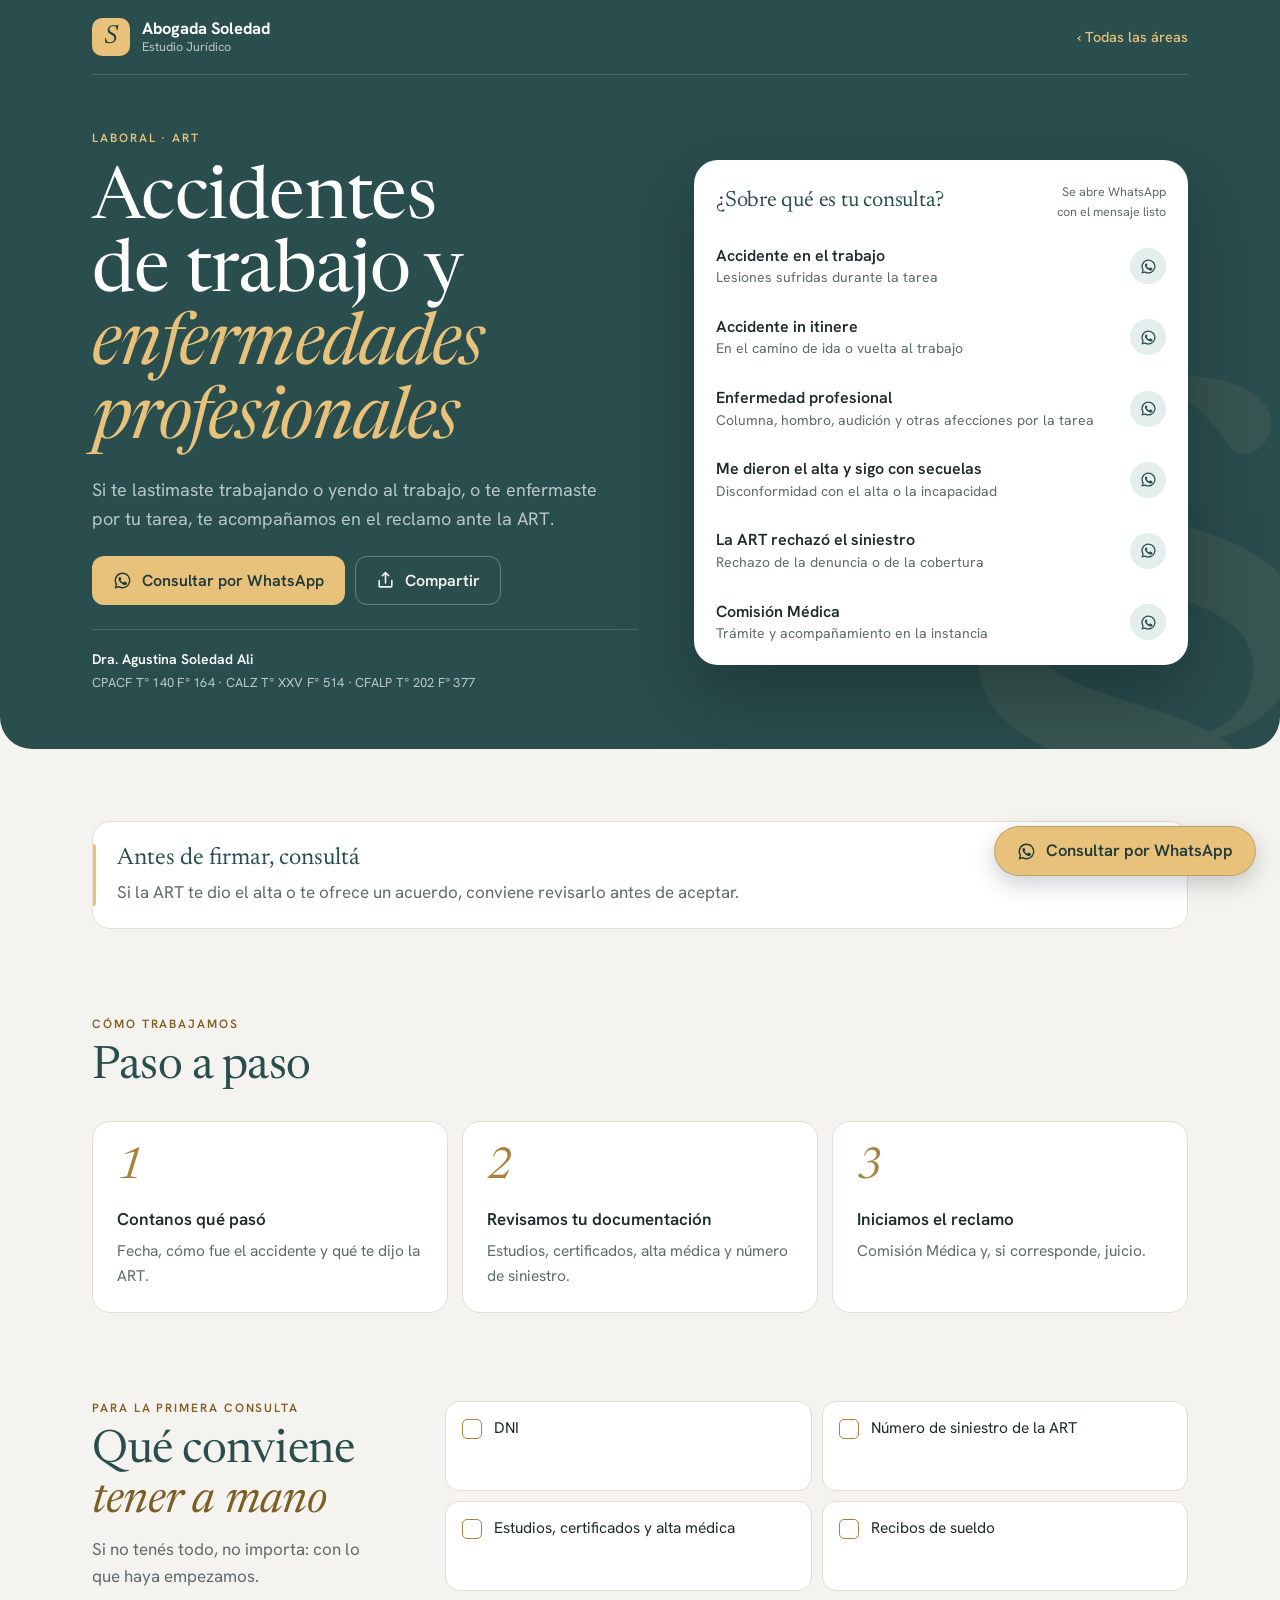
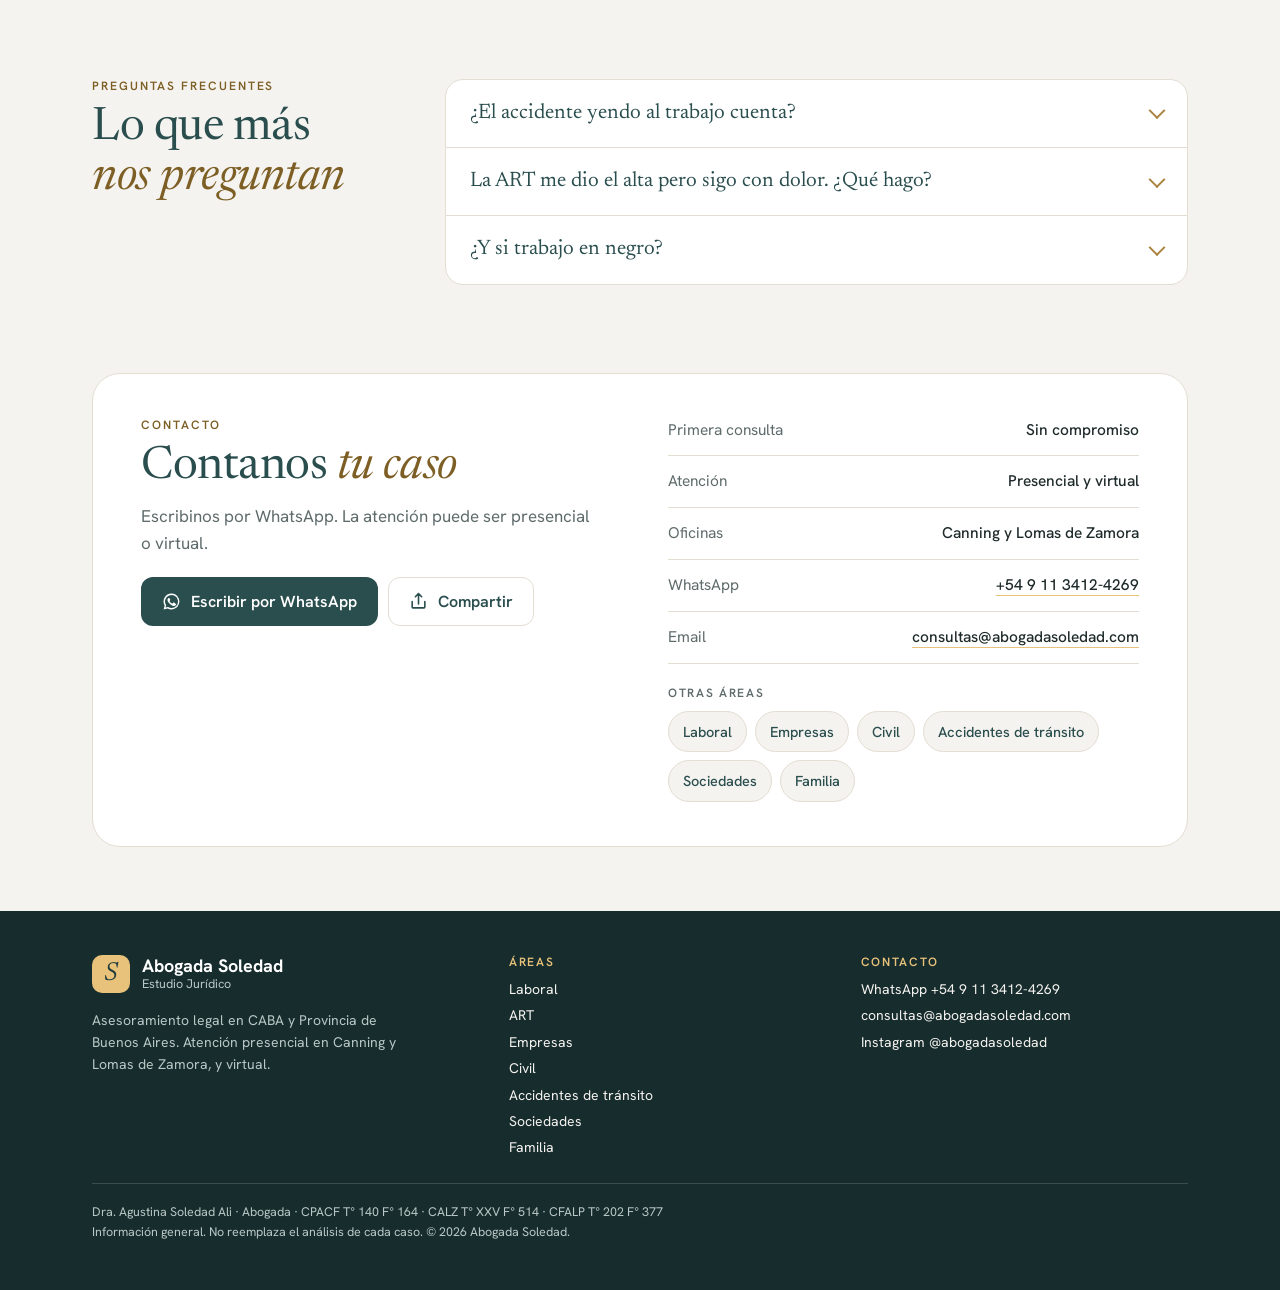
==== commit 388c48ca: "Botón ocre y ajuste de contraste Co-Authored-By: Claude Opus 5.5 <noreply@anthropic.com>" ====
--- a/art/index.html
+++ b/art/index.html
@@ -13,7 +13,7 @@
 <meta property="og:title" content="Accidentes de trabajo y enfermedades profesionales (ART) · Abogada Soledad">
 <meta property="og:description" content="Accidentes en el trabajo o en el trayecto, enfermedades profesionales, altas con secuelas y rechazos de la ART.">
 <meta property="og:url" content="https://abogadasoledad.com/art/">
-<meta property="og:image" content="https://abogadasoledad.com/og/art.png?v=muoppo3t">
+<meta property="og:image" content="https://abogadasoledad.com/og/art.png?v=muopwb9u">
 <meta property="og:image:width" content="1200">
 <meta property="og:image:height" content="630">
 <meta name="twitter:card" content="summary_large_image">
@@ -22,7 +22,7 @@
 <link rel="preconnect" href="https://fonts.googleapis.com">
 <link rel="preconnect" href="https://fonts.gstatic.com" crossorigin>
 <link rel="stylesheet" href="https://fonts.googleapis.com/css2?family=Hanken+Grotesk:wght@400;500;600;700&family=Newsreader:ital,opsz,wght@0,6..72,400;0,6..72,500;1,6..72,400&display=swap">
-<link rel="stylesheet" href="/assets/site.css?v=muoppo3t">
+<link rel="stylesheet" href="/assets/site.css?v=muopwb9u">
 <script type="application/ld+json">{"@context":"https://schema.org","@type":"LegalService","name":"Abogada Soledad · Estudio Jurídico","url":"https://abogadasoledad.com/","telephone":"+5491134124269","email":"consultas@abogadasoledad.com","image":"https://abogadasoledad.com/og/home.png","sameAs":["https://www.instagram.com/abogadasoledad/"],"areaServed":["Ciudad Autónoma de Buenos Aires","Provincia de Buenos Aires"],"address":[{"@type":"PostalAddress","addressLocality":"Canning","addressRegion":"Buenos Aires","addressCountry":"AR"},{"@type":"PostalAddress","addressLocality":"Lomas de Zamora","addressRegion":"Buenos Aires","addressCountry":"AR"}],"knowsAbout":["Derecho laboral","ART","Derecho civil","Sucesiones","Sociedades","Derecho de familia"]}</script>
 </head>
 <body>
--- a/assets/site.css
+++ b/assets/site.css
@@ -3,7 +3,7 @@
 :root{
   color-scheme:light;
   --teal:#2A4D4E; --teal-deep:#1F3A3B; --teal-ink:#172C2D;
-  --gold:#E8C27A; --gold-dark:#D4AF6A; --gold-ink:#8A6A2B;
+  --gold:#E8C27A; --gold-dark:#D4AF6A; --gold-ink:#7D5F25; --gold-mid:#A9823D;
   --sand:#F5F3EF; --paper:#FFFFFF; --bubble:#E4EEEC;
   --ink:#1F2A2B; --muted:#5F6B6B; --line:#E3DDD2;
   --on-teal:#F5F3EF; --on-teal-muted:#B9C8C6; --on-teal-line:rgba(245,243,239,.16);
@@ -142,7 +142,7 @@
 .steps{list-style:none;margin:0;padding:0;display:grid;gap:14px;counter-reset:s}
 @media (min-width:760px){.steps{grid-template-columns:repeat(3,1fr)}}
 .steps li{counter-increment:s;display:flex;flex-direction:column;gap:6px;padding:24px;background:var(--paper);border:1px solid var(--line);border-radius:var(--r)}
-.steps li::before{content:counter(s);font:italic 400 44px/1 var(--f-display);color:var(--gold-dark);padding-bottom:10px}
+.steps li::before{content:counter(s);font:italic 400 44px/1 var(--f-display);color:var(--gold-mid);padding-bottom:10px}
 .steps strong{font-weight:600;font-size:17px}
 .steps span{color:var(--muted);font-size:15.5px}
 
@@ -157,14 +157,14 @@
 .bring{list-style:none;margin:0;padding:0;display:grid;gap:10px;grid-template-columns:1fr}
 @media (min-width:600px){.bring{grid-template-columns:1fr 1fr}}
 .bring li{display:flex;gap:12px;align-items:flex-start;padding:14px 16px;background:var(--paper);border:1px solid var(--line);border-radius:14px;font-size:15.5px}
-.bring li::before{content:"";flex:none;width:18px;height:18px;margin-top:3px;border-radius:5px;border:1.5px solid var(--gold-dark)}
+.bring li::before{content:"";flex:none;width:18px;height:18px;margin-top:3px;border-radius:5px;border:1.5px solid var(--gold-mid)}
 
 /* faq */
 .faq{display:flex;flex-direction:column;background:var(--paper);border:1px solid var(--line);border-radius:var(--r);overflow:hidden}
 .faq details + details{border-top:1px solid var(--line)}
 .faq summary{cursor:pointer;list-style:none;padding:20px 60px 20px 24px;font:400 21px/1.3 var(--f-display);color:var(--teal);position:relative}
 .faq summary::-webkit-details-marker{display:none}
-.faq summary::after{content:"";position:absolute;right:24px;top:50%;width:10px;height:10px;border-right:2px solid var(--gold-dark);border-bottom:2px solid var(--gold-dark);transform:translateY(-70%) rotate(45deg);transition:transform .2s}
+.faq summary::after{content:"";position:absolute;right:24px;top:50%;width:10px;height:10px;border-right:2px solid var(--gold-mid);border-bottom:2px solid var(--gold-mid);transform:translateY(-70%) rotate(45deg);transition:transform .2s}
 .faq details[open] summary::after{transform:translateY(-30%) rotate(-135deg)}
 .faq details p{padding:0 24px 22px;color:var(--muted);max-width:66ch}
 
@@ -172,7 +172,7 @@
 .quote-sec{display:grid;gap:24px}
 @media (min-width:980px){.quote-sec{grid-template-columns:minmax(0,1.3fr) minmax(0,1fr);gap:56px;align-items:end}}
 .quote{font:italic 400 clamp(30px,4.4vw,50px)/1.12 var(--f-display);color:var(--teal);text-wrap:balance}
-.quote::before{content:"“";display:block;color:var(--gold-dark);font-size:1.6em;line-height:.6;padding-bottom:10px}
+.quote::before{content:"“";display:block;color:var(--gold-mid);font-size:1.6em;line-height:.6;padding-bottom:10px}
 .prose{display:flex;flex-direction:column;gap:14px;color:var(--ink);max-width:56ch}
 
 /* contact */
@@ -204,8 +204,9 @@
 
 /* ---------- STICKY WHATSAPP ---------- */
 .bar{position:fixed;left:0;right:0;bottom:0;z-index:10;padding:12px 16px calc(12px + env(safe-area-inset-bottom,0px));background:linear-gradient(to top,var(--sand) 68%,rgba(245,243,239,0))}
-.bar .btn{width:100%;max-width:440px;margin:0 auto;display:flex;font-size:16.5px;padding:16px 18px;box-shadow:0 8px 22px rgba(23,44,45,.22)}
+.bar .btn{width:100%;max-width:440px;margin:0 auto;display:flex;font-size:16.5px;padding:16px 18px;border-color:rgba(31,58,59,.22);box-shadow:0 8px 22px rgba(23,44,45,.22)}
 @media (min-width:760px){
   .bar{left:auto;right:24px;bottom:24px;padding:0;background:none}
   .bar .btn{width:auto;border-radius:99px;padding:14px 22px}
 }
+
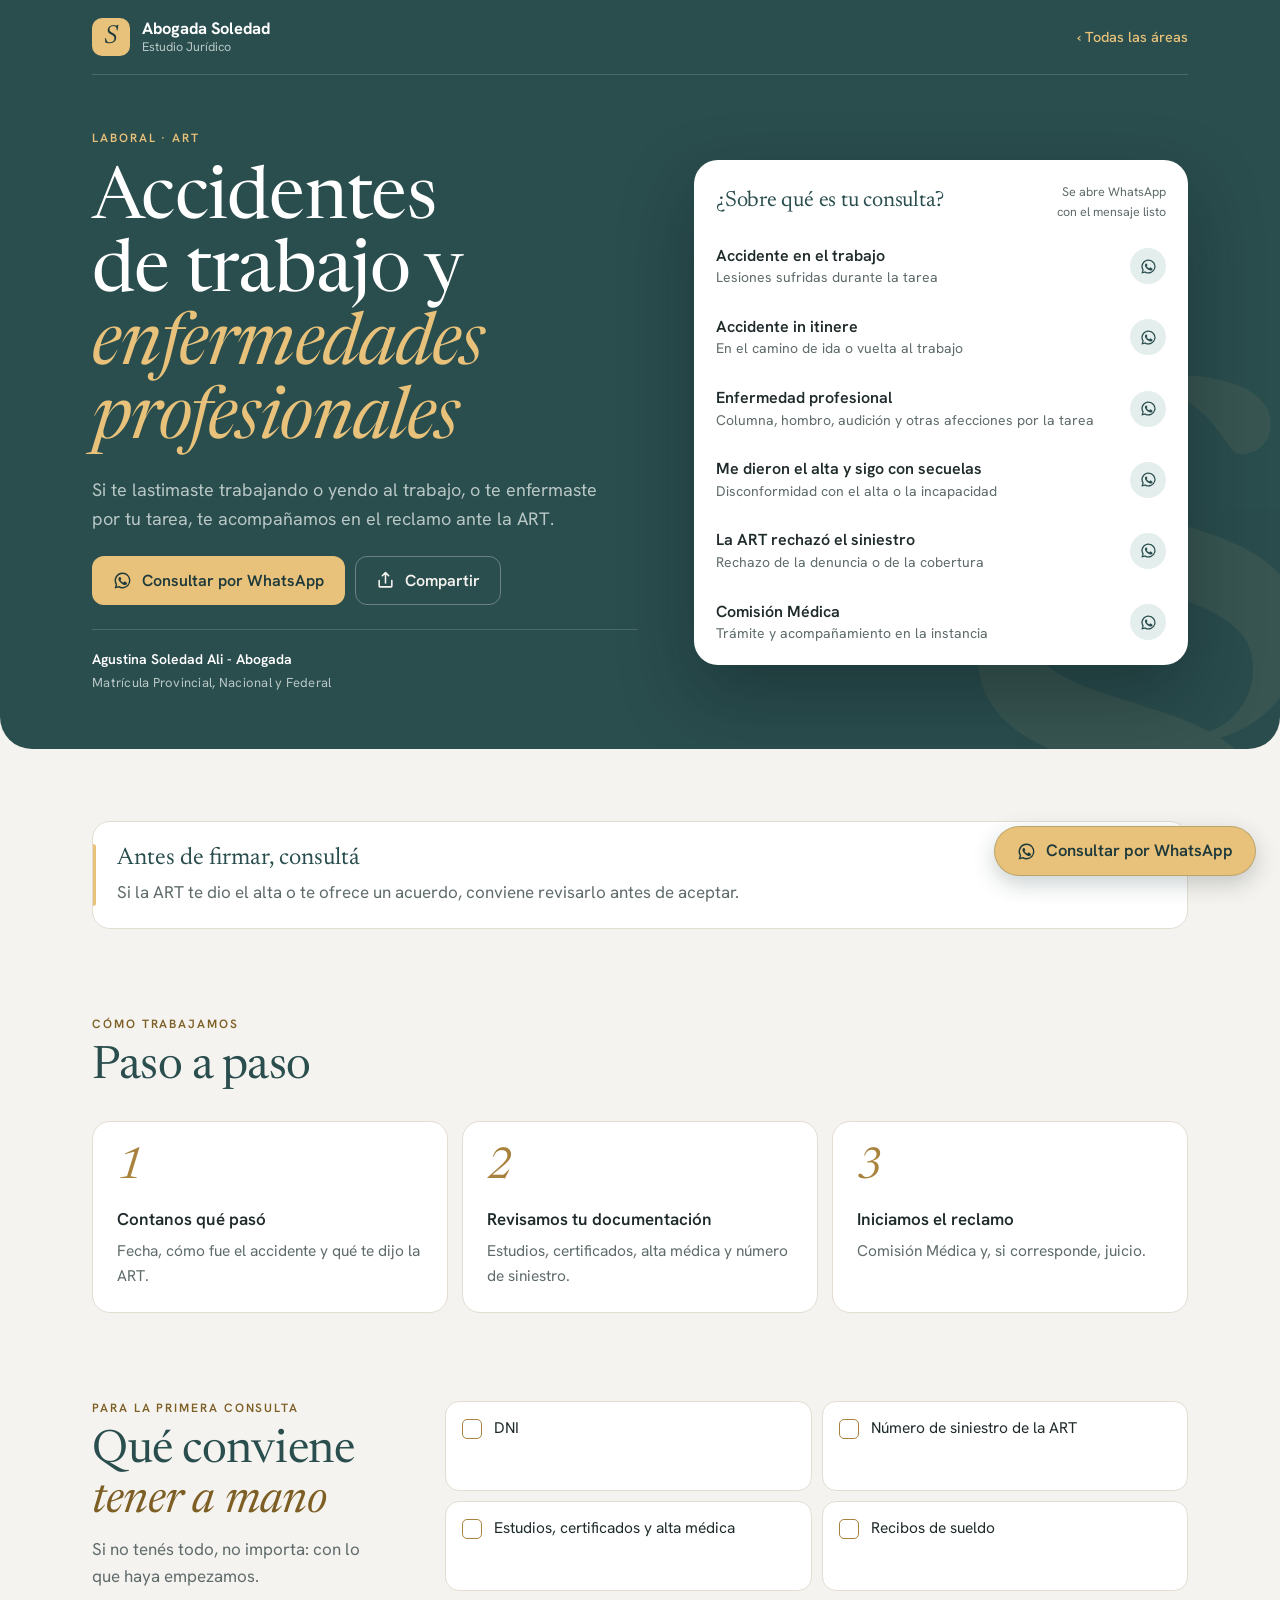
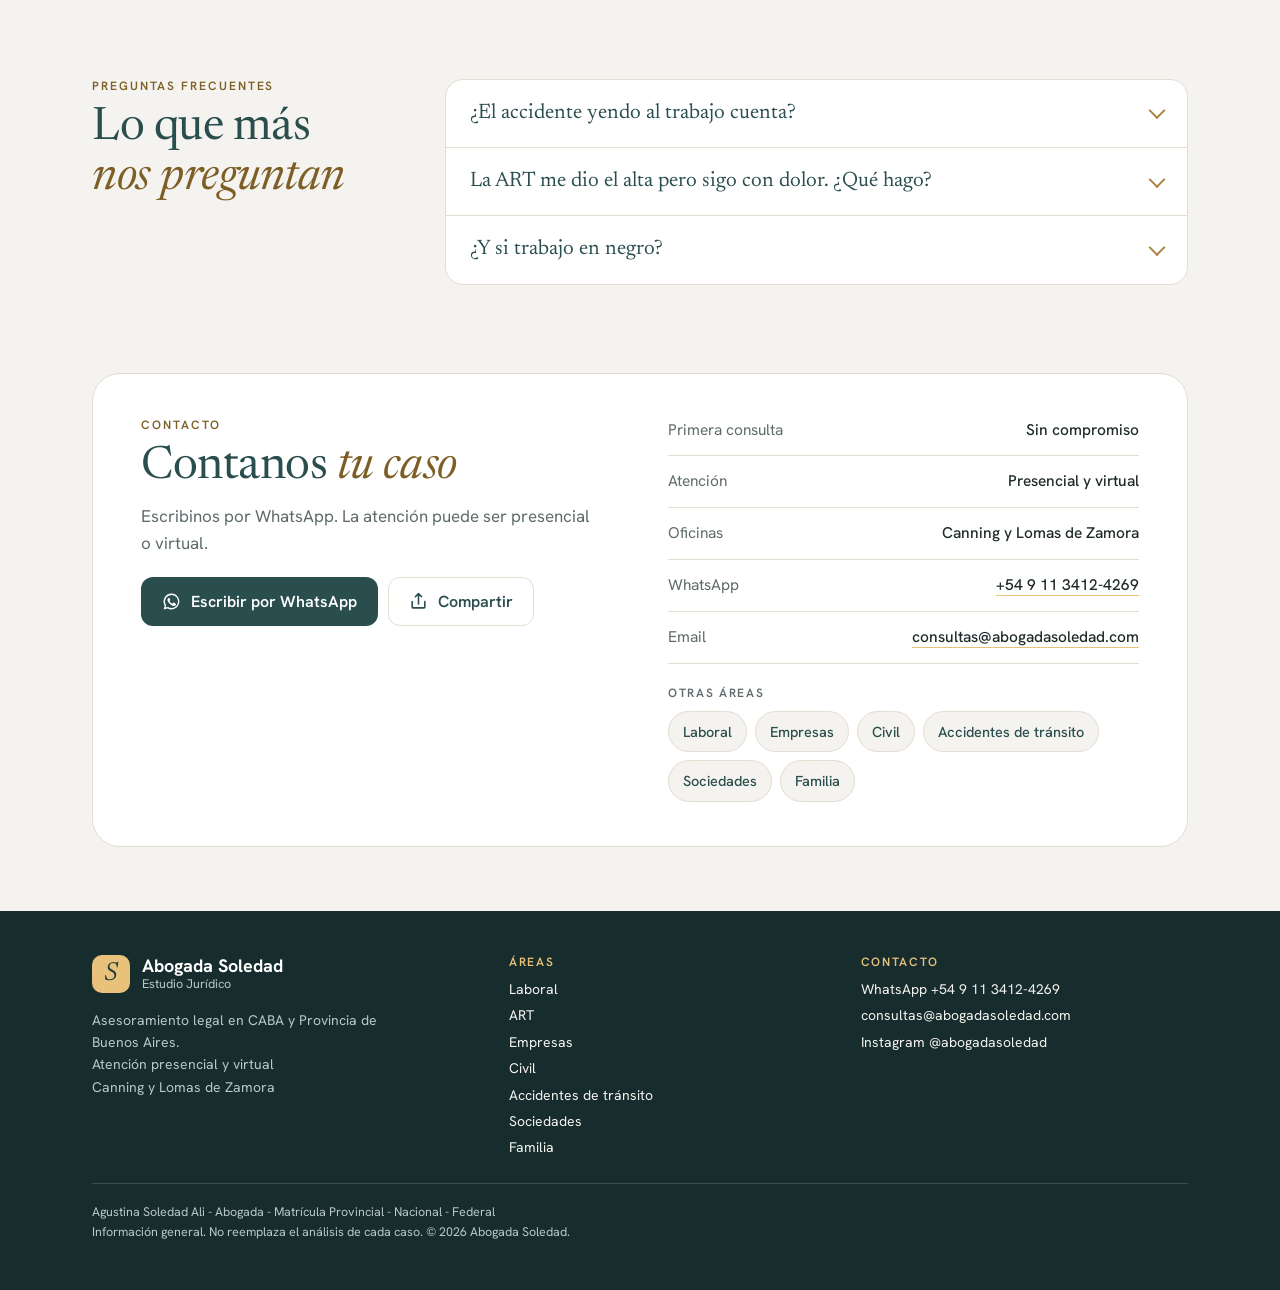
==== commit e103088d: "Textos: matrícula, nombre, atención y abono empresas Co-Authored-By: Claude Opus 5.5 <noreply@anthro" ====
--- a/art/index.html
+++ b/art/index.html
@@ -37,7 +37,7 @@
         <a class="btn btn-gold" href="https://wa.me/5491134124269?text=Hola%2C%20vengo%20de%20la%20p%C3%A1gina%20de%20ART.%20Quisiera%20consultar%20por%20un%20accidente%20de%20trabajo%20(ART)." data-wa target="_blank" rel="noopener"><svg viewBox="0 0 24 24" fill="currentColor" aria-hidden="true"><path d="M12 2a10 10 0 0 0-8.6 15.1L2 22l5-1.3A10 10 0 1 0 12 2Zm0 18.2a8.2 8.2 0 0 1-4.2-1.2l-.3-.2-3 .8.8-2.9-.2-.3A8.2 8.2 0 1 1 12 20.2Zm4.5-6.1c-.2-.1-1.5-.7-1.7-.8-.2-.1-.4-.1-.6.1l-.8 1c-.1.2-.3.2-.5.1a6.7 6.7 0 0 1-3.3-2.9c-.2-.4.3-.4.8-1.3.1-.2 0-.3 0-.4l-.8-1.8c-.2-.5-.4-.4-.6-.4h-.5a1 1 0 0 0-.7.3 3 3 0 0 0-.9 2.2 5.2 5.2 0 0 0 1.1 2.8 11.9 11.9 0 0 0 4.6 4c1.7.7 2.4.8 3.2.7.5-.1 1.5-.6 1.8-1.2.2-.6.2-1.1.1-1.2l-.4-.2Z"/></svg>Consultar por WhatsApp</a>
         <button type="button" class="btn btn-ghost" data-share data-url="https://abogadasoledad.com/art/" data-text="Accidentes de trabajo y enfermedades profesionales · Abogada Soledad"><svg viewBox="0 0 24 24" fill="none" stroke="currentColor" stroke-width="2" stroke-linecap="round" stroke-linejoin="round" aria-hidden="true"><path d="M4 12v7a1 1 0 0 0 1 1h14a1 1 0 0 0 1-1v-7M16 6l-4-4-4 4M12 2v13"/></svg>Compartir</button>
       </div>
-      <div class="creds"><b>Dra. Agustina Soledad Ali</b><span>CPACF T° 140 F° 164 · CALZ T° XXV F° 514 · CFALP T° 202 F° 377</span></div>
+      <div class="creds"><b>Agustina Soledad Ali - Abogada</b><span>Matrícula Provincial, Nacional y Federal</span></div>
     </div>
     <div class="topics">
     <div class="topics-h"><h2>¿Sobre qué es tu consulta?</h2><span>Se abre WhatsApp<br>con el mensaje listo</span></div>
@@ -74,10 +74,10 @@
 </main>
 
 <footer><div class="in foot">
-  <div><a class="brand" href="/"><span class="mark" aria-hidden="true">S</span><span><b>Abogada Soledad</b><small>Estudio Jurídico</small></span></a><p style="padding-top:12px;max-width:40ch">Asesoramiento legal en CABA y Provincia de Buenos Aires. Atención presencial en Canning y Lomas de Zamora, y virtual.</p></div>
+  <div><a class="brand" href="/"><span class="mark" aria-hidden="true">S</span><span><b>Abogada Soledad</b><small>Estudio Jurídico</small></span></a><p style="padding-top:12px;max-width:40ch">Asesoramiento legal en CABA y Provincia de Buenos Aires.<br>Atención presencial y virtual<br>Canning y Lomas de Zamora</p></div>
   <div><h4>Áreas</h4><a href="/laboral/">Laboral</a><a href="/art/">ART</a><a href="/empresas/">Empresas</a><a href="/civil/">Civil</a><a href="/transito/">Accidentes de tránsito</a><a href="/sociedades/">Sociedades</a><a href="/familia/">Familia</a></div>
   <div><h4>Contacto</h4><a href="https://wa.me/5491134124269">WhatsApp +54 9 11 3412-4269</a><a href="mailto:consultas@abogadasoledad.com">consultas@abogadasoledad.com</a><a href="https://www.instagram.com/abogadasoledad/">Instagram @abogadasoledad</a></div>
-  <p class="fine">Dra. Agustina Soledad Ali · Abogada · CPACF T° 140 F° 164 · CALZ T° XXV F° 514 · CFALP T° 202 F° 377<br>Información general. No reemplaza el análisis de cada caso. © 2026 Abogada Soledad.</p>
+  <p class="fine">Agustina Soledad Ali - Abogada - Matrícula Provincial - Nacional - Federal<br>Información general. No reemplaza el análisis de cada caso. © 2026 Abogada Soledad.</p>
 </div></footer>
 <div class="bar"><a class="btn btn-gold" href="https://wa.me/5491134124269?text=Hola%2C%20vengo%20de%20la%20p%C3%A1gina%20de%20ART.%20Quisiera%20consultar%20por%20un%20accidente%20de%20trabajo%20(ART)." data-wa target="_blank" rel="noopener"><svg viewBox="0 0 24 24" fill="currentColor" aria-hidden="true"><path d="M12 2a10 10 0 0 0-8.6 15.1L2 22l5-1.3A10 10 0 1 0 12 2Zm0 18.2a8.2 8.2 0 0 1-4.2-1.2l-.3-.2-3 .8.8-2.9-.2-.3A8.2 8.2 0 1 1 12 20.2Zm4.5-6.1c-.2-.1-1.5-.7-1.7-.8-.2-.1-.4-.1-.6.1l-.8 1c-.1.2-.3.2-.5.1a6.7 6.7 0 0 1-3.3-2.9c-.2-.4.3-.4.8-1.3.1-.2 0-.3 0-.4l-.8-1.8c-.2-.5-.4-.4-.6-.4h-.5a1 1 0 0 0-.7.3 3 3 0 0 0-.9 2.2 5.2 5.2 0 0 0 1.1 2.8 11.9 11.9 0 0 0 4.6 4c1.7.7 2.4.8 3.2.7.5-.1 1.5-.6 1.8-1.2.2-.6.2-1.1.1-1.2l-.4-.2Z"/></svg>Consultar por WhatsApp</a></div>
 <script>
